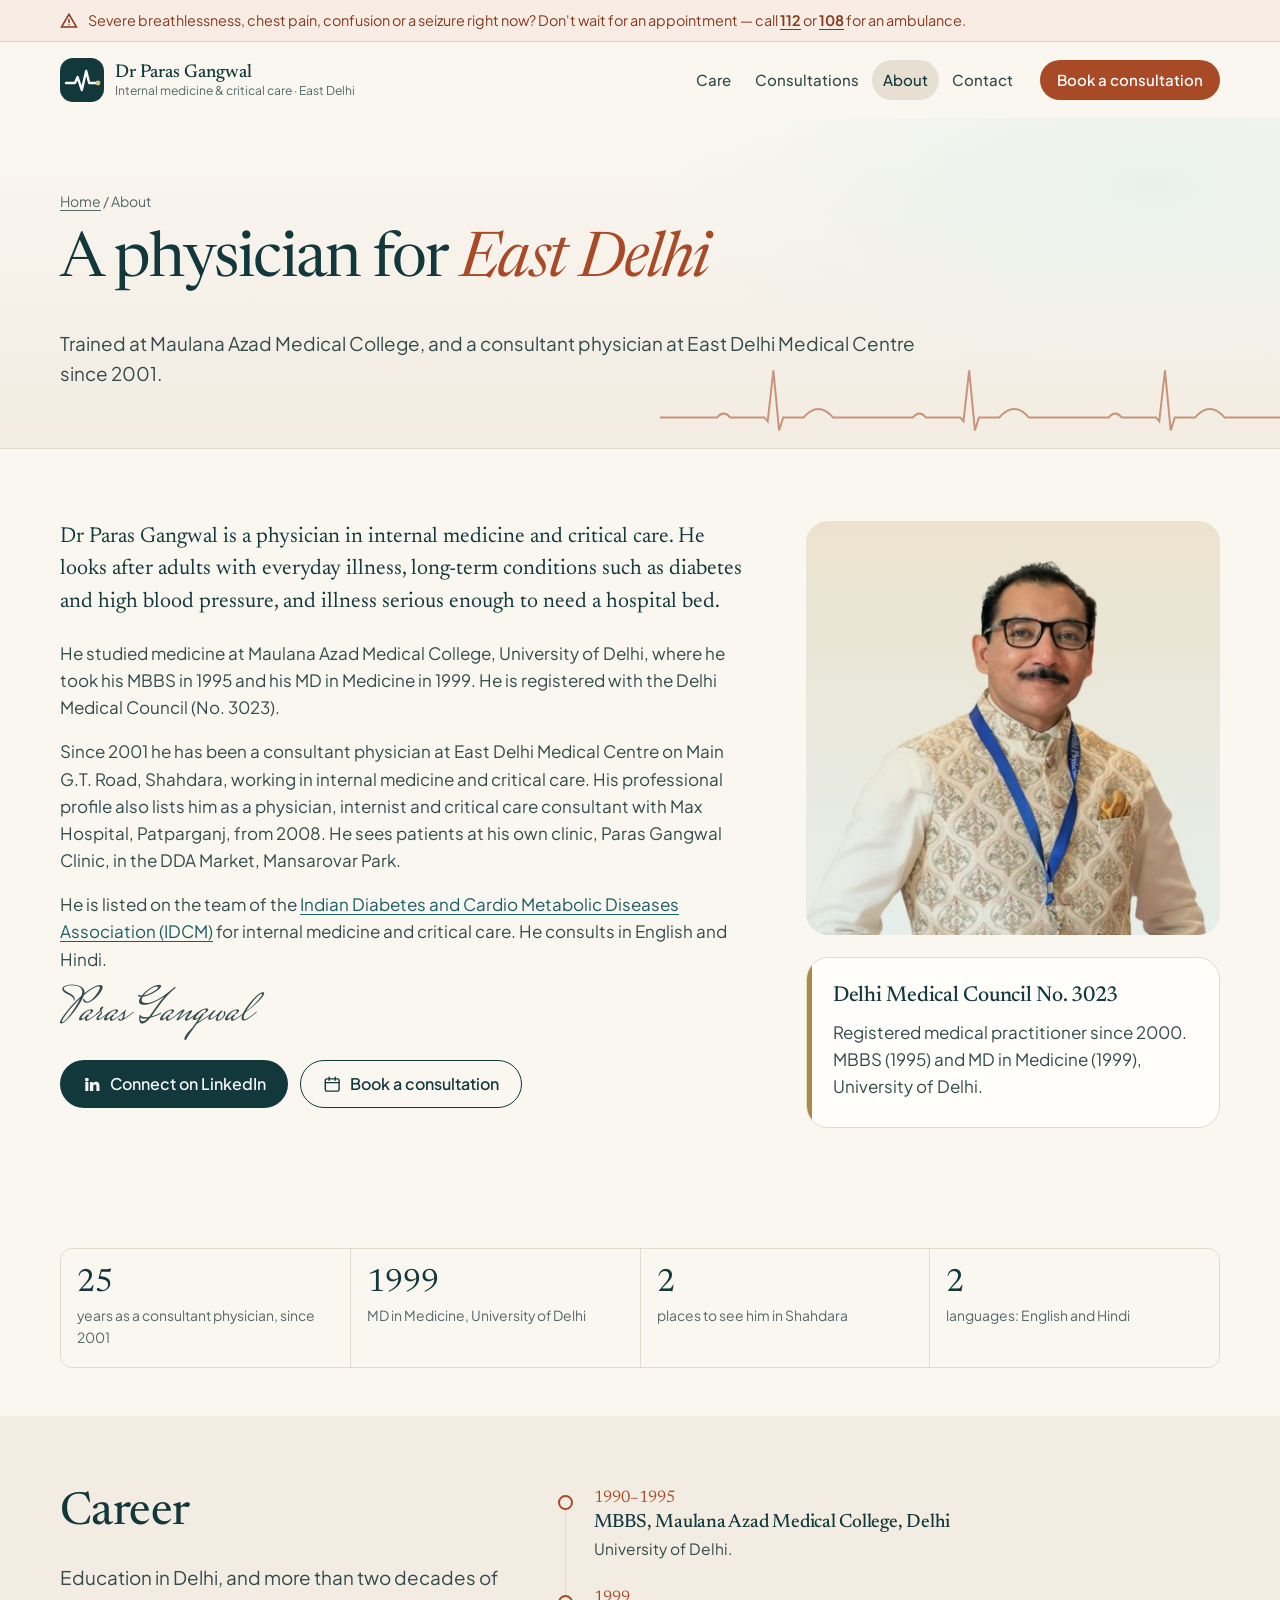
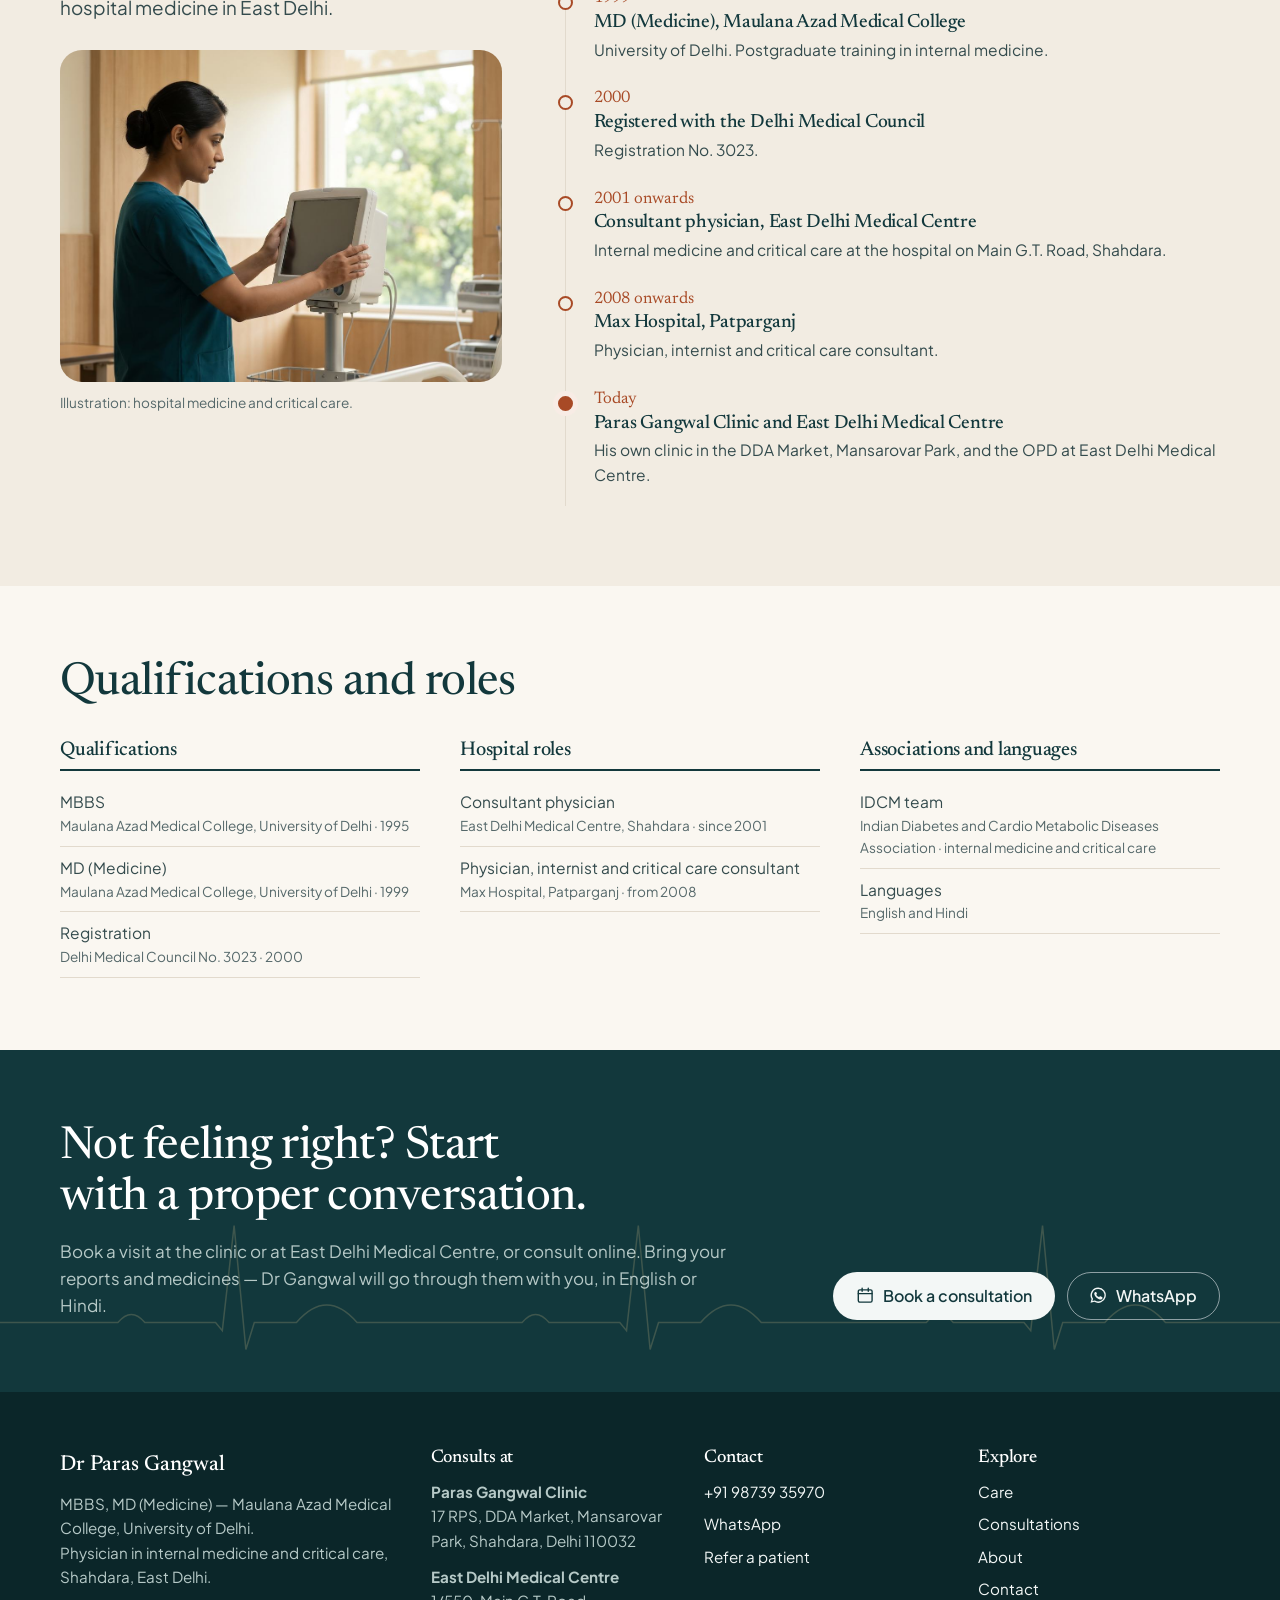
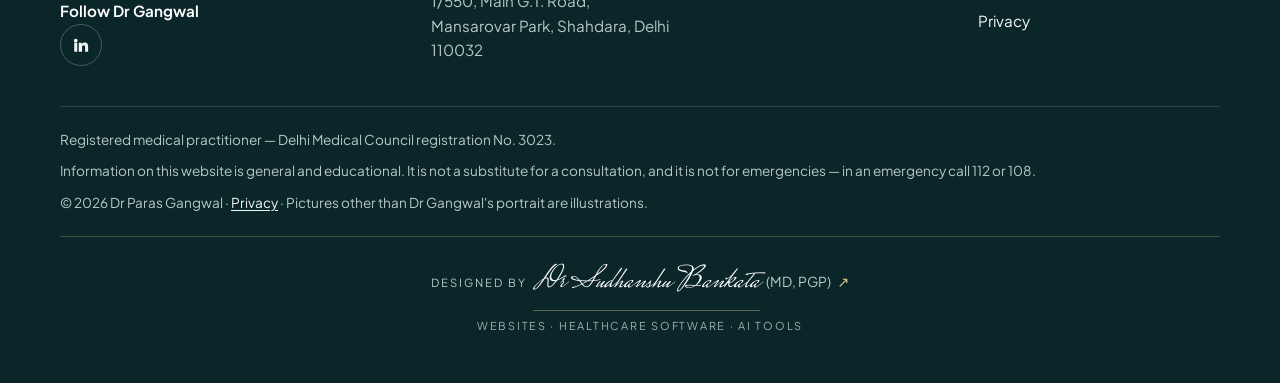
==== about/index.html @ cdf39163 "Dr Paras Gangwal website: first version Home, Care, Consultations, About, Contact, Privacy and 404. " ====
<!doctype html>
<html lang="en-IN" data-root="../">
<head>
<meta charset="utf-8">
<meta name="viewport" content="width=device-width, initial-scale=1, viewport-fit=cover">
<title>About Dr Paras Gangwal · MD (Medicine)</title>
<meta name="description" content="Dr Paras Gangwal: MBBS and MD (Medicine), Maulana Azad Medical College. Consultant physician at East Delhi Medical Centre since 2001.">
<link rel="canonical" href="https://drbankata.github.io/paras-gangwal/about/">
<meta name="theme-color" content="#12383C">
<meta property="og:type" content="website">
<meta property="og:site_name" content="Dr Paras Gangwal · Physician">
<meta property="og:title" content="About Dr Paras Gangwal · MD (Medicine)">
<meta property="og:description" content="Dr Paras Gangwal: MBBS and MD (Medicine), Maulana Azad Medical College. Consultant physician at East Delhi Medical Centre since 2001.">
<meta property="og:url" content="https://drbankata.github.io/paras-gangwal/about/">
<meta property="og:image" content="https://drbankata.github.io/paras-gangwal/assets/img/og-image.jpg">
<meta property="og:image:width" content="1200">
<meta property="og:image:height" content="630">
<meta property="og:locale" content="en_IN">
<meta name="twitter:card" content="summary_large_image">
<link rel="icon" href="../assets/img/favicon.svg" type="image/svg+xml">
<link rel="icon" href="../assets/img/favicon.png" sizes="32x32" type="image/png">
<link rel="apple-touch-icon" href="../assets/img/apple-touch-icon.png">
<link rel="preload" href="../assets/fonts/newsreader.woff2" as="font" type="font/woff2" crossorigin>
<link rel="preload" href="../assets/fonts/jakarta.woff2" as="font" type="font/woff2" crossorigin>
<link rel="stylesheet" href="../assets/css/site.css?v=6c5b4703b1">
<script type="application/ld+json">{"@context": "https://schema.org", "@type": "Physician", "@id": "https://drbankata.github.io/paras-gangwal/#doctor", "name": "Dr Paras Gangwal", "honorificPrefix": "Dr", "url": "https://drbankata.github.io/paras-gangwal/", "image": "https://drbankata.github.io/paras-gangwal/assets/img/paras-gangwal.jpg", "description": "Physician in internal medicine and critical care in East Delhi. MBBS and MD (Medicine), Maulana Azad Medical College, University of Delhi. Delhi Medical Council registration 3023.", "knowsAbout": ["Internal medicine", "Diabetes", "Critical care", "Fevers and infections", "Preventive health checks"], "knowsLanguage": ["en", "hi"], "alumniOf": {"@type": "CollegeOrUniversity", "name": "Maulana Azad Medical College, University of Delhi"}, "hospitalAffiliation": {"@type": "Hospital", "name": "East Delhi Medical Centre", "url": "https://edmc.in/", "address": {"@type": "PostalAddress", "streetAddress": "1/550, Main G.T. Road, Mansarovar Park", "addressLocality": "Shahdara, Delhi", "postalCode": "110032", "addressCountry": "IN"}}, "worksFor": {"@type": "MedicalClinic", "@id": "https://drbankata.github.io/paras-gangwal/#clinic", "name": "Paras Gangwal Clinic", "telephone": "+91-9873935970", "address": {"@type": "PostalAddress", "streetAddress": "17 RPS, DDA Market, Mansarovar Park", "addressLocality": "Shahdara, Delhi", "postalCode": "110032", "addressCountry": "IN"}, "geo": {"@type": "GeoCoordinates", "latitude": 28.6819197, "longitude": 77.2987898}}, "sameAs": ["https://www.linkedin.com/in/paras-gangwal-55a8ba71/", "https://www.practo.com/delhi/doctor/dr-paras-general-physician"]}</script>
<script type="application/ld+json">{"@context": "https://schema.org", "@type": "WebSite", "name": "Dr Paras Gangwal", "url": "https://drbankata.github.io/paras-gangwal/", "inLanguage": "en-IN"}</script>
<script type="application/ld+json">{"@context": "https://schema.org", "@type": "BreadcrumbList", "itemListElement": [{"@type": "ListItem", "position": 1, "name": "Home", "item": "https://drbankata.github.io/paras-gangwal/"}, {"@type": "ListItem", "position": 2, "name": "About", "item": "https://drbankata.github.io/paras-gangwal/about/"}]}</script>
</head>
<body>
<a class="skip" href="#main">Skip to content</a>
<div class="progress" aria-hidden="true"></div>
<aside class="sos" aria-label="Emergency"><div class="wrap"><svg viewBox="0 0 24 24" fill="none" stroke="currentColor" stroke-width="2" stroke-linecap="round" aria-hidden="true"><path d="M12 3 2 20h20L12 3Z"/><path d="M12 10v4M12 17h.01"/></svg><p><span class="long">Severe breathlessness, chest pain, confusion or a seizure right now? Don't wait for an appointment — call</span><span class="short">Very unwell right now? Call</span> <a href="tel:112">112</a> or <a href="tel:108">108</a><span class="long"> for an ambulance</span>.</p></div></aside>
<header class="site-header">
  <div class="wrap head-in">
    <a class="brand" href="../" aria-label="Dr Paras Gangwal — home"><svg class="brand-mark" viewBox="0 0 44 44" aria-hidden="true"><rect width="44" height="44" rx="13" fill="#12383C"/><path d="M6 25h9l2.6-6 4.2 13 4.4-19 3 12H38" fill="none" stroke="#fff" stroke-width="2.4" stroke-linecap="round" stroke-linejoin="round"/><circle cx="38" cy="25" r="2.4" fill="#D8C08A"/></svg><span class="brand-txt"><span class="brand-name">Dr Paras Gangwal</span><span class="brand-sub">Internal medicine &amp; critical care · East Delhi</span></span></a>
    <nav id="site-nav" aria-label="Main">
      <ul><li class="nav-home"><a href="../">Home</a></li><li><a href="../care/">Care</a></li><li><a href="../consultations/">Consultations</a></li><li><a href="../about/" aria-current="page">About</a></li><li><a href="../contact/">Contact</a></li></ul>
      <div class="nav-extra">
        <a class="btn btn-red" href="../consultations/#book"><svg viewBox="0 0 24 24" fill="none" stroke="currentColor" stroke-width="1.8" stroke-linecap="round" aria-hidden="true"><rect x="3" y="5" width="18" height="16" rx="2"/><path d="M3 10h18M8 3v4M16 3v4"/></svg>Book a consultation</a>
        <a class="btn btn-line" data-show="whatsapp" href="#"><svg viewBox="0 0 24 24" fill="currentColor" aria-hidden="true"><path d="M12 2a10 10 0 0 0-8.6 15.1L2 22l5-1.3A10 10 0 1 0 12 2Zm0 18.2a8.2 8.2 0 0 1-4.2-1.2l-.3-.2-3 .8.8-2.9-.2-.3A8.2 8.2 0 1 1 12 20.2Zm4.5-6.1c-.2-.1-1.5-.7-1.7-.8-.2-.1-.4-.1-.6.1l-.8 1c-.1.2-.3.2-.5.1a6.7 6.7 0 0 1-3.3-2.9c-.3-.4.2-.4.7-1.3.1-.2 0-.3 0-.4l-.8-1.8c-.2-.5-.4-.4-.6-.4h-.5a1 1 0 0 0-.7.3 3 3 0 0 0-.9 2.2 5.2 5.2 0 0 0 1.1 2.7 11.8 11.8 0 0 0 4.5 4c1.7.7 2.3.8 3.2.7a2.7 2.7 0 0 0 1.8-1.3 2.2 2.2 0 0 0 .2-1.3c-.1-.1-.3-.2-.5-.3Z"/></svg>WhatsApp the clinic</a>
        <a class="btn btn-line" data-show="phone" href="#"><svg viewBox="0 0 24 24" fill="none" stroke="currentColor" stroke-width="1.8" stroke-linecap="round" stroke-linejoin="round" aria-hidden="true"><path d="M5 4h4l2 5-2.5 1.5a11 11 0 0 0 5 5L15 13l5 2v4a2 2 0 0 1-2 2A16 16 0 0 1 3 6a2 2 0 0 1 2-2"/></svg><span data-fill>Call the clinic</span></a>
      </div>
    </nav>
    <a class="btn btn-red btn-s head-cta" href="../consultations/#book">Book a consultation</a>
    <button class="menu-btn" type="button" aria-expanded="false" aria-controls="site-nav"><svg viewBox="0 0 24 24" fill="none" stroke="currentColor" stroke-width="1.8" stroke-linecap="round" aria-hidden="true"><path d="M4 7h16M4 12h16M4 17h10"/></svg><span class="sr-only">Open menu</span></button>
  </div>
</header>
<main id="main">
<section class="page-hero ecg-paper">
  <svg class="mini-trace" viewBox="0 0 760 120" aria-hidden="true" preserveAspectRatio="none"><path vector-effect="non-scaling-stroke" d="M0,90 L70,90 q8,-9.6 16,0 L128,90 l4,4.8 l7,-62.4 l7,73.6 l5,-16.0 L176,90 q18,-20.8 36,0 L310,90 q8,-9.6 16,0 L368,90 l4,4.8 l7,-62.4 l7,73.6 l5,-16.0 L416,90 q18,-20.8 36,0 L550,90 q8,-9.6 16,0 L608,90 l4,4.8 l7,-62.4 l7,73.6 l5,-16.0 L656,90 q18,-20.8 36,0 L760,90"/></svg>
  <div class="wrap">
    <p class="crumbs"><a href="../">Home</a> / About</p>
    <h1>A physician for <em>East Delhi</em></h1>
    <p class="lede">Trained at Maulana Azad Medical College, and a consultant physician at East Delhi Medical Centre since 2001.</p>
  </div>
</section>
<section class="section">
  <div class="wrap">
    <div class="split split-wide">
      <div class="prose">
        <p class="big">Dr Paras Gangwal is a physician in internal medicine and critical care. He looks after adults with everyday illness, long-term conditions such as diabetes and high blood pressure, and illness serious enough to need a hospital bed.</p>
        <p>He studied medicine at Maulana Azad Medical College, University of Delhi, where he took his MBBS in 1995 and his MD in Medicine in 1999. He is registered with the Delhi Medical Council (No. 3023).</p>
        <p>Since 2001 he has been a consultant physician at East Delhi Medical Centre on Main G.T. Road, Shahdara, working in internal medicine and critical care. His professional profile also lists him as a physician, internist and critical care consultant with Max Hospital, Patparganj, from 2008. He sees patients at his own clinic, Paras Gangwal Clinic, in the DDA Market, Mansarovar Park.</p>
        <p>He is listed on the team of the <a href="https://idcm.co.in/team-members/dr-paras-gangwal/" target="_blank" rel="noopener">Indian Diabetes and Cardio Metabolic Diseases Association (IDCM)<span class="sr-only"> (opens in a new tab)</span></a> for internal medicine and critical care. He consults in English and Hindi.</p>
        <p class="sig-line" aria-hidden="true">Paras Gangwal</p>
        <div class="btn-row" style="margin-top:22px"><a class="btn btn-ink" data-show="linkedin" href="https://www.linkedin.com/in/paras-gangwal-55a8ba71/" target="_blank" rel="noopener" aria-label="Connect on LinkedIn (opens in a new tab)"><svg viewBox="0 0 24 24" fill="currentColor" aria-hidden="true"><path d="M4.98 3.5a2.5 2.5 0 1 1 0 5 2.5 2.5 0 0 1 0-5ZM3 9h4v12H3zM9 9h3.8v1.7h.1a4.2 4.2 0 0 1 3.8-2c4 0 4.8 2.6 4.8 6V21h-4v-5.6c0-1.3 0-3-1.9-3s-2.2 1.5-2.2 2.9V21H9z"/></svg>Connect on LinkedIn</a><a class="btn btn-line" href="../consultations/#book"><svg viewBox="0 0 24 24" fill="none" stroke="currentColor" stroke-width="1.8" stroke-linecap="round" aria-hidden="true"><rect x="3" y="5" width="18" height="16" rx="2"/><path d="M3 10h18M8 3v4M16 3v4"/></svg>Book a consultation</a></div>
      </div>
      <div>
        <figure class="photo photo-plain" style="aspect-ratio:1/1"><img src="../assets/img/paras-gangwal.jpg" alt="Portrait of Dr Paras Gangwal" width="400" height="400" loading="lazy" decoding="async"></figure>
        <div class="medal-card" style="margin-top:22px"><h2 class="h3">Delhi Medical Council No. 3023</h2><p>Registered medical practitioner since 2000. MBBS (1995) and MD in Medicine (1999), University of Delhi.</p></div>
      </div>
    </div>
  </div>
</section>

<section class="section-tight"><div class="wrap"><div class="stat-row">
  <div><b>25</b><span>years as a consultant physician, since 2001</span></div><div><b>1999</b><span>MD in Medicine, University of Delhi</span></div><div><b>2</b><span>places to see him in Shahdara</span></div><div><b>2</b><span>languages: English and Hindi</span></div>
</div></div></section>

<section class="section panel" aria-labelledby="tl">
  <div class="wrap">
    <div class="split split-narrow">
      <div><h2 id="tl">Career</h2><p class="lede">Education in Delhi, and more than two decades of hospital medicine in East Delhi.</p>
        <figure class="photo" style="aspect-ratio:4/3;margin-top:28px"><img src="../assets/img/photos/icu.jpg" alt="A nurse at a bedside monitor in an intensive care unit" width="1600" height="785" loading="lazy" decoding="async" style="object-position:30% center"></figure>
        <p class="photo-cap">Illustration: hospital medicine and critical care.</p></div>
      <ol class="chapters"><li><span class="yr">1990–1995</span><h3>MBBS, Maulana Azad Medical College, Delhi</h3><p>University of Delhi.</p></li><li><span class="yr">1999</span><h3>MD (Medicine), Maulana Azad Medical College</h3><p>University of Delhi. Postgraduate training in internal medicine.</p></li><li><span class="yr">2000</span><h3>Registered with the Delhi Medical Council</h3><p>Registration No. 3023.</p></li><li><span class="yr">2001 onwards</span><h3>Consultant physician, East Delhi Medical Centre</h3><p>Internal medicine and critical care at the hospital on Main G.T. Road, Shahdara.</p></li><li><span class="yr">2008 onwards</span><h3>Max Hospital, Patparganj</h3><p>Physician, internist and critical care consultant.</p></li><li class="now"><span class="yr">Today</span><h3>Paras Gangwal Clinic and East Delhi Medical Centre</h3><p>His own clinic in the DDA Market, Mansarovar Park, and the OPD at East Delhi Medical Centre.</p></li></ol>
    </div>
  </div>
</section>

<section class="section" aria-labelledby="creds">
  <div class="wrap">
    <h2 id="creds" style="margin-bottom:30px">Qualifications and roles</h2>
    <div class="cred-cols">
      <div><h3>Qualifications</h3><ul>
        <li>MBBS<small>Maulana Azad Medical College, University of Delhi · 1995</small></li>
        <li>MD (Medicine)<small>Maulana Azad Medical College, University of Delhi · 1999</small></li>
        <li>Registration<small>Delhi Medical Council No. 3023 · 2000</small></li>
      </ul></div>
      <div><h3>Hospital roles</h3><ul>
        <li>Consultant physician<small>East Delhi Medical Centre, Shahdara · since 2001</small></li>
        <li>Physician, internist and critical care consultant<small>Max Hospital, Patparganj · from 2008</small></li>
      </ul></div>
      <div><h3>Associations and languages</h3><ul>
        <li>IDCM team<small>Indian Diabetes and Cardio Metabolic Diseases Association · internal medicine and critical care</small></li>
        <li>Languages<small>English and Hindi</small></li>
      </ul></div>
    </div>
  </div>
</section>

<section class="close-band">
  <svg class="trace-bg" viewBox="0 0 760 120" aria-hidden="true" preserveAspectRatio="none"><path vector-effect="non-scaling-stroke" d="M0,90 L70,90 q8,-9.6 16,0 L128,90 l4,4.8 l7,-62.4 l7,73.6 l5,-16.0 L176,90 q18,-20.8 36,0 L310,90 q8,-9.6 16,0 L368,90 l4,4.8 l7,-62.4 l7,73.6 l5,-16.0 L416,90 q18,-20.8 36,0 L550,90 q8,-9.6 16,0 L608,90 l4,4.8 l7,-62.4 l7,73.6 l5,-16.0 L656,90 q18,-20.8 36,0 L760,90"/></svg>
  <div class="wrap">
    <div><h2>Not feeling right? Start with a proper conversation.</h2><p style="margin-top:14px">Book a visit at the clinic or at East Delhi Medical Centre, or consult online. Bring your reports and medicines — Dr Gangwal will go through them with you, in English or Hindi.</p></div>
    <div class="btn-row"><a class="btn btn-light" href="../consultations/#book"><svg viewBox="0 0 24 24" fill="none" stroke="currentColor" stroke-width="1.8" stroke-linecap="round" aria-hidden="true"><rect x="3" y="5" width="18" height="16" rx="2"/><path d="M3 10h18M8 3v4M16 3v4"/></svg>Book a consultation</a><a class="btn btn-ghost-light" data-show="whatsapp" href="#"><svg viewBox="0 0 24 24" fill="currentColor" aria-hidden="true"><path d="M12 2a10 10 0 0 0-8.6 15.1L2 22l5-1.3A10 10 0 1 0 12 2Zm0 18.2a8.2 8.2 0 0 1-4.2-1.2l-.3-.2-3 .8.8-2.9-.2-.3A8.2 8.2 0 1 1 12 20.2Zm4.5-6.1c-.2-.1-1.5-.7-1.7-.8-.2-.1-.4-.1-.6.1l-.8 1c-.1.2-.3.2-.5.1a6.7 6.7 0 0 1-3.3-2.9c-.3-.4.2-.4.7-1.3.1-.2 0-.3 0-.4l-.8-1.8c-.2-.5-.4-.4-.6-.4h-.5a1 1 0 0 0-.7.3 3 3 0 0 0-.9 2.2 5.2 5.2 0 0 0 1.1 2.7 11.8 11.8 0 0 0 4.5 4c1.7.7 2.3.8 3.2.7a2.7 2.7 0 0 0 1.8-1.3 2.2 2.2 0 0 0 .2-1.3c-.1-.1-.3-.2-.5-.3Z"/></svg>WhatsApp</a></div>
  </div>
</section>
</main>
<footer class="site-footer">
  <div class="wrap">
    <div class="foot-grid">
      <div class="foot-brand">
        <span class="brand-name">Dr Paras Gangwal</span>
        <p>MBBS, MD (Medicine) — Maulana Azad Medical College, University of Delhi.<br>Physician in internal medicine and critical care, Shahdara, East Delhi.</p>
        <p class="foot-follow">Follow Dr Gangwal</p>
        <ul class="socials" aria-label="Follow Dr Paras Gangwal">
          <li><a data-show="linkedin" href="https://www.linkedin.com/in/paras-gangwal-55a8ba71/" target="_blank" rel="noopener" aria-label="LinkedIn (opens in a new tab)" title="LinkedIn"><svg viewBox="0 0 24 24" fill="currentColor" aria-hidden="true"><path d="M4.98 3.5a2.5 2.5 0 1 1 0 5 2.5 2.5 0 0 1 0-5ZM3 9h4v12H3zM9 9h3.8v1.7h.1a4.2 4.2 0 0 1 3.8-2c4 0 4.8 2.6 4.8 6V21h-4v-5.6c0-1.3 0-3-1.9-3s-2.2 1.5-2.2 2.9V21H9z"/></svg></a></li>
          <li><a data-show="youtube" href="#" aria-label="YouTube (opens in a new tab)" title="YouTube"><svg viewBox="0 0 24 24" fill="currentColor" aria-hidden="true"><path d="M23 7.2a3 3 0 0 0-2.1-2.1C19 4.6 12 4.6 12 4.6s-7 0-8.9.5A3 3 0 0 0 1 7.2 31 31 0 0 0 .5 12a31 31 0 0 0 .5 4.8 3 3 0 0 0 2.1 2.1c1.9.5 8.9.5 8.9.5s7 0 8.9-.5a3 3 0 0 0 2.1-2.1 31 31 0 0 0 .5-4.8 31 31 0 0 0-.5-4.8ZM9.7 15.1V8.9l5.8 3.1Z"/></svg></a></li>
          <li><a data-show="instagram" href="#" aria-label="Instagram (opens in a new tab)" title="Instagram"><svg viewBox="0 0 24 24" fill="none" stroke="currentColor" stroke-width="1.8" aria-hidden="true"><rect x="3" y="3" width="18" height="18" rx="5"/><circle cx="12" cy="12" r="4"/><circle cx="17.5" cy="6.5" r="1" fill="currentColor"/></svg></a></li>
          <li><a data-show="facebook" href="#" aria-label="Facebook (opens in a new tab)" title="Facebook"><svg viewBox="0 0 24 24" fill="currentColor" aria-hidden="true"><path d="M14 8V6.3c0-.8.2-1.3 1.4-1.3H17V2h-2.6C11.3 2 10 3.6 10 6.2V8H8v3h2v11h4V11h2.7l.3-3Z"/></svg></a></li>
          <li><a data-show="twitter" href="#" aria-label="X (opens in a new tab)" title="X"><svg viewBox="0 0 24 24" fill="currentColor" aria-hidden="true"><path d="M17.8 3h3.1l-6.8 7.8 8 10.2h-6.3l-4.9-6.4L5.3 21H2.2l7.3-8.3L1.8 3h6.4l4.4 5.9Zm-1.1 16.2h1.7L7.4 4.7H5.6Z"/></svg></a></li>
        </ul>
      </div>
      <div><h2 class="fh">Consults at</h2>
        <address style="font-style:normal"><b>Paras Gangwal Clinic</b><br>17 RPS, DDA Market, Mansarovar Park, Shahdara, Delhi 110032</address>
        <address style="font-style:normal;margin-top:12px"><b>East Delhi Medical Centre</b><br>1/550, Main G.T. Road, Mansarovar Park, Shahdara, Delhi 110032</address>
      </div>
      <div><h2 class="fh">Contact</h2>
        <ul>
          <li><a data-show="phone" href="#"><span data-fill>Phone</span></a></li>
          <li><a data-show="whatsapp" href="#">WhatsApp</a></li>
          <li><a data-show="email" href="#"><span data-fill>Email</span></a></li>
          <li><a href="../contact/?about=referral">Refer a patient</a></li>
        </ul>
      </div>
      <div><h2 class="fh">Explore</h2><ul><li><a href="../care/">Care</a></li><li><a href="../consultations/">Consultations</a></li><li><a href="../about/">About</a></li><li><a href="../contact/">Contact</a></li><li><a href="../privacy/">Privacy</a></li></ul></div>
    </div>
    <div class="foot-legal">
      <p>Registered medical practitioner — Delhi Medical Council registration No. 3023.</p>
      <p>Information on this website is general and educational. It is not a substitute for a consultation, and it is not for emergencies — in an emergency call 112 or 108.</p>
      <p>© <span data-year>2026</span> Dr Paras Gangwal · <a href="../privacy/">Privacy</a> · Pictures other than Dr Gangwal's portrait are illustrations.</p>
    </div>
    <div class="made-by"><a class="mb" href="https://lexmedix.in/services/" target="_blank" rel="noopener"><span class="mb-main"><span class="mb-pre">Designed by</span> <span class="mb-name">Dr Sudhanshu Bankata</span> <span class="mb-cred">(MD, PGP)</span><span class="mb-arrow" aria-hidden="true">&#8599;</span></span><span class="mb-sr">, </span><span class="mb-sub">Websites &middot; Healthcare software &middot; AI tools</span><span class="mb-sr"> (opens in a new tab)</span></a></div>
  </div>
</footer>
<nav class="mbar" aria-label="Quick actions">
  <a data-show="phone" href="#"><svg viewBox="0 0 24 24" fill="none" stroke="currentColor" stroke-width="1.8" stroke-linecap="round" stroke-linejoin="round" aria-hidden="true"><path d="M5 4h4l2 5-2.5 1.5a11 11 0 0 0 5 5L15 13l5 2v4a2 2 0 0 1-2 2A16 16 0 0 1 3 6a2 2 0 0 1 2-2"/></svg>Call</a>
  <a data-show="whatsapp" href="#"><svg viewBox="0 0 24 24" fill="currentColor" aria-hidden="true"><path d="M12 2a10 10 0 0 0-8.6 15.1L2 22l5-1.3A10 10 0 1 0 12 2Zm0 18.2a8.2 8.2 0 0 1-4.2-1.2l-.3-.2-3 .8.8-2.9-.2-.3A8.2 8.2 0 1 1 12 20.2Zm4.5-6.1c-.2-.1-1.5-.7-1.7-.8-.2-.1-.4-.1-.6.1l-.8 1c-.1.2-.3.2-.5.1a6.7 6.7 0 0 1-3.3-2.9c-.3-.4.2-.4.7-1.3.1-.2 0-.3 0-.4l-.8-1.8c-.2-.5-.4-.4-.6-.4h-.5a1 1 0 0 0-.7.3 3 3 0 0 0-.9 2.2 5.2 5.2 0 0 0 1.1 2.7 11.8 11.8 0 0 0 4.5 4c1.7.7 2.3.8 3.2.7a2.7 2.7 0 0 0 1.8-1.3 2.2 2.2 0 0 0 .2-1.3c-.1-.1-.3-.2-.5-.3Z"/></svg>WhatsApp</a>
  <a class="book" href="../consultations/#book"><svg viewBox="0 0 24 24" fill="none" stroke="currentColor" stroke-width="1.8" stroke-linecap="round" aria-hidden="true"><rect x="3" y="5" width="18" height="16" rx="2"/><path d="M3 10h18M8 3v4M16 3v4"/></svg>Book</a>
</nav>
<button class="to-top" type="button" aria-label="Back to top"><svg viewBox="0 0 24 24" fill="none" stroke="currentColor" stroke-width="2" stroke-linecap="round" stroke-linejoin="round" aria-hidden="true"><path d="M12 19V5M5 12l7-7 7 7"/></svg></button>
<dialog id="send-dlg" aria-labelledby="send-title">
  <div class="dlg-in">
    <button class="dlg-x" type="button" data-close aria-label="Close"><svg viewBox="0 0 24 24" fill="none" stroke="currentColor" stroke-width="2" stroke-linecap="round" aria-hidden="true"><path d="M6 6l12 12M18 6 6 18"/></svg></button>
    <h2 id="send-title">Almost done</h2>
    <p data-unsent>Your request is ready. Send it on WhatsApp (fastest) — the clinic will confirm a time with you.</p>
    <p data-sent hidden class="ok-line">Sent. The clinic will get back to you to confirm a time.</p>
    <pre class="msg-preview" tabindex="0" aria-label="Your message"></pre>
    <div class="send-opts">
      <a class="btn btn-red" data-send="whatsapp" href="#"><svg viewBox="0 0 24 24" fill="currentColor" aria-hidden="true"><path d="M12 2a10 10 0 0 0-8.6 15.1L2 22l5-1.3A10 10 0 1 0 12 2Zm0 18.2a8.2 8.2 0 0 1-4.2-1.2l-.3-.2-3 .8.8-2.9-.2-.3A8.2 8.2 0 1 1 12 20.2Zm4.5-6.1c-.2-.1-1.5-.7-1.7-.8-.2-.1-.4-.1-.6.1l-.8 1c-.1.2-.3.2-.5.1a6.7 6.7 0 0 1-3.3-2.9c-.3-.4.2-.4.7-1.3.1-.2 0-.3 0-.4l-.8-1.8c-.2-.5-.4-.4-.6-.4h-.5a1 1 0 0 0-.7.3 3 3 0 0 0-.9 2.2 5.2 5.2 0 0 0 1.1 2.7 11.8 11.8 0 0 0 4.5 4c1.7.7 2.3.8 3.2.7a2.7 2.7 0 0 0 1.8-1.3 2.2 2.2 0 0 0 .2-1.3c-.1-.1-.3-.2-.5-.3Z"/></svg>Send on WhatsApp</a>
      <a class="btn btn-line" data-send="email" href="#"><svg viewBox="0 0 24 24" fill="none" stroke="currentColor" stroke-width="1.8" stroke-linecap="round" stroke-linejoin="round" aria-hidden="true"><rect x="3" y="5" width="18" height="14" rx="2"/><path d="m3 7 9 6 9-6"/></svg>Send by email</a>
      <a class="btn btn-line" data-send="form" href="#" hidden>Open the booking form</a>
      <a class="btn btn-ink" data-pay-now href="#" hidden><svg viewBox="0 0 24 24" fill="none" stroke="currentColor" stroke-width="1.8" stroke-linecap="round" aria-hidden="true"><rect x="2.5" y="5" width="19" height="14" rx="2"/><path d="M2.5 10h19M6 15h4"/></svg>Pay online now</a>
      <a class="btn btn-ink" data-upi-now href="#" hidden><svg viewBox="0 0 24 24" fill="none" stroke="currentColor" stroke-width="1.8" stroke-linecap="round" stroke-linejoin="round" aria-hidden="true"><path d="M6 4h12M6 9h12M9 4c6 0 6 10 0 10H6l8 7"/></svg>Pay by UPI</a>
      <a class="btn btn-line" data-show="booking" href="#" hidden><svg viewBox="0 0 24 24" fill="none" stroke="currentColor" stroke-width="1.8" stroke-linecap="round" aria-hidden="true"><rect x="3" y="5" width="18" height="16" rx="2"/><path d="M3 10h18M8 3v4M16 3v4"/></svg>Pick a slot online</a>
      <button class="btn btn-line" type="button" data-copy><svg viewBox="0 0 24 24" fill="none" stroke="currentColor" stroke-width="1.8" stroke-linecap="round" aria-hidden="true"><rect x="8" y="8" width="12" height="12" rx="2"/><path d="M16 8V6a2 2 0 0 0-2-2H6a2 2 0 0 0-2 2v8a2 2 0 0 0 2 2h2"/></svg>Copy the message</button>
    </div>
    <p class="bank-line" data-bank-line hidden>Bank transfer: <span></span></p>
    <p class="small muted" style="margin:14px 0 0">Nothing is stored on this website. Your message goes only where you send it.</p>
  </div>
</dialog>
<script src="../assets/js/site.js?v=6c5b4703b1" defer></script>
</body>
</html>
---- assets/css/site.css ----
/* =====================================================================
   DR PARAS GANGWAL · Internal medicine & critical care · site styles
   Mobile-first. Breakpoints: 640 / 900 / 1100 (desktop menu) / 1280.
   Colours ONLY from the :root tokens below.
   ===================================================================== */

@font-face { font-family: "Newsreader"; src: url("../fonts/newsreader.woff2") format("woff2"); font-weight: 200 800; font-style: normal; font-display: swap; }
@font-face { font-family: "Newsreader"; src: url("../fonts/newsreader-italic.woff2") format("woff2"); font-weight: 200 800; font-style: italic; font-display: swap; }
@font-face { font-family: "Plus Jakarta Sans"; src: url("../fonts/jakarta.woff2") format("woff2"); font-weight: 200 800; font-style: normal; font-display: swap; }
@font-face { font-family: "Geist Mono"; src: url("../fonts/geist-mono.woff2") format("woff2"); font-weight: 100 900; font-style: normal; font-display: swap; }
@font-face { font-family: "Signature"; src: url("../fonts/signature.woff2") format("woff2"); font-weight: 400; font-style: normal; font-display: swap; }

:root {
  /* palette — house style, taken from his world and the clinic pictures: ivory page, parchment + sage bands,
     deep teal ink (his ICU scrubs, the clinic walls), terracotta action, brass decoration */
  --paper: #FAF7F1;        /* ivory page */
  --card: #FFFEFB;         /* cards, header, dialogs */
  --white: #FFFFFF;
  --paper-2: #F2ECE2;      /* parchment band */
  --paper-3: #E7DFD2;      /* deeper parchment / panel borders */
  --blush: #EAF1EC;        /* sage band (kept the token name) */
  --grid: #C9D9CF;         /* decoration grid */
  --grid-soft: rgba(201, 217, 207, .5);
  --ink: #12383C;          /* deep teal — headings + dark bands */
  --ink-2: #344B4D;        /* body text */
  --ink-3: #55686A;        /* secondary text (AA on parchment) */
  --night: #0B2629;        /* darkest band + footer */
  --line: #E2DACD;         /* warm hairlines */
  --field: #9A9488;        /* form field borders (3:1 on ivory) */
  --red: #A84A26;          /* terracotta — the action colour, italic accent words */
  --red-deep: #863A1C;
  --red-wash: #F8ECE5;
  --blue: #1D5E63;         /* teal — links */
  --blue-wash: #E6F0EF;
  --brass: #A98944;        /* decoration only — never text on light */
  --brass-light: #D8C08A;  /* brass on dark */
  --brass-soft: #F0E6CF;
  --on-dark: #F3F7F6;
  --on-dark-soft: #B6C9C7;
  --ok: #1D7A4A;
  --ok-wash: #E6F3EC;
  --warn-wash: #FBF2DF;
  --bp-1: #7FBF9C; --bp-2: #E2B65A; --bp-3: #D9707F;

  /* type */
  --serif: "Newsreader", "Iowan Old Style", Georgia, serif;
  --sans: "Plus Jakarta Sans", system-ui, -apple-system, "Segoe UI", Roboto, sans-serif;
  --mono: "Geist Mono", ui-monospace, "SFMono-Regular", Consolas, monospace;
  --sig: "Signature", "Brush Script MT", cursive;

  /* rhythm */
  --gutter: 20px;
  --wrap: 1200px;
  --r-s: 6px;
  --r-m: 12px;
  --r-l: 22px;
  --shadow-1: 0 1px 2px rgba(11, 38, 41, .06), 0 4px 14px rgba(11, 38, 41, .06);
  --shadow-2: 0 2px 6px rgba(11, 38, 41, .08), 0 18px 40px rgba(11, 38, 41, .12);
  --shadow-photo: 0 10px 30px rgba(11, 38, 41, .18);
  --head-h: 64px;
}

/* ---------- reset ---------- */
*, *::before, *::after { box-sizing: border-box; }
html { -webkit-text-size-adjust: 100%; text-size-adjust: 100%; scroll-padding-top: calc(var(--head-h) + 16px); }
body { margin: 0; background: var(--paper); color: var(--ink); font-family: var(--sans); font-size: 1.0625rem; line-height: 1.6; -webkit-font-smoothing: antialiased; overflow-x: hidden; }
img, svg, video { display: block; max-width: 100%; height: auto; }
a { color: var(--blue); text-underline-offset: .18em; text-decoration-thickness: 1px; }
a:hover { color: var(--red); }
button, input, select, textarea { font: inherit; color: inherit; }
p { margin: 0 0 1em; }
figure { margin: 0; }
p, li, dd, dt, address, h1, h2, h3, h4, blockquote, q, td, th { overflow-wrap: break-word; }
h1, h2, h3 { hyphens: auto; -webkit-hyphens: auto; }
ul, ol { margin: 0 0 1em; padding-left: 1.2em; }
h1, h2, h3, h4 { font-family: var(--serif); font-weight: 450; line-height: 1.12; margin: 0 0 .5em; letter-spacing: -.012em; font-optical-sizing: auto; text-wrap: balance; }
h1 { font-size: clamp(2.5rem, 7.2vw, 4.75rem); font-weight: 400; letter-spacing: -.025em; }
h2 { font-size: clamp(1.85rem, 4.2vw, 2.85rem); }
h3 { font-size: 1.35rem; font-weight: 500; }
h4 { font-size: 1.1rem; font-weight: 600; }
h2.h3 { font-size: 1.35rem; font-weight: 500; }
strong { font-weight: 600; }
:focus-visible { outline: 3px solid var(--blue); outline-offset: 3px; border-radius: 4px; }
.sr-only { position: absolute !important; width: 1px; height: 1px; padding: 0; margin: -1px; overflow: hidden; clip: rect(0, 0, 0, 0); white-space: nowrap; border: 0; }
.skip { position: absolute; left: 12px; top: -60px; z-index: 200; background: var(--ink); color: var(--on-dark); padding: 10px 16px; border-radius: var(--r-s); text-decoration: none; }
.skip:focus { top: 12px; color: var(--on-dark); }
[hidden] { display: none !important; }

.wrap { width: 100%; max-width: var(--wrap); margin: 0 auto; padding: 0 var(--gutter); }
.wrap-n { max-width: 820px; }
.section { padding: 72px 0; }
.section-tight { padding: 48px 0; }
.lede { font-size: 1.18rem; color: var(--ink-2); max-width: 62ch; }
.muted { color: var(--ink-3); }
.small { font-size: .9rem; }
.center { text-align: center; }
.sec-head { max-width: 760px; margin-bottom: 36px; }
.sec-head p { color: var(--ink-2); font-size: 1.1rem; margin: 0; }
.panel { background: var(--paper-2); }

/* ---------- buttons ---------- */
.btn { display: inline-flex; align-items: center; justify-content: center; gap: .55em; min-height: 48px; padding: .7em 1.35em; border-radius: 999px; border: 1.5px solid transparent; font-weight: 550; font-size: 1rem; line-height: 1.2; text-decoration: none; cursor: pointer; transition: background-color .2s, color .2s, border-color .2s, transform .2s; max-width: 100%; text-align: center; }
@media (min-width: 640px) { .btn { white-space: nowrap; } }
.btn svg { width: 1.15em; height: 1.15em; flex: none; }
.btn-red { background: var(--red); color: var(--white); }
.btn-red:hover { background: var(--red-deep); color: var(--white); }
.btn-ink { background: var(--ink); color: var(--on-dark); }
.btn-ink:hover { background: var(--night); color: var(--white); }
.btn-line { border-color: var(--ink); color: var(--ink); background: transparent; }
.btn-line:hover { background: var(--ink); color: var(--on-dark); }
.btn-light { background: var(--on-dark); color: var(--ink); }
.btn-light:hover { background: var(--card); color: var(--red); }
.btn-ghost-light { border-color: rgba(244, 246, 250, .55); color: var(--on-dark); }
.btn-ghost-light:hover { background: var(--on-dark); color: var(--ink); }
.btn-s { min-height: 40px; padding: .5em 1.05em; font-size: .94rem; }
.btn-row { display: flex; flex-wrap: wrap; gap: 12px; }
.link-arrow { font-weight: 550; text-decoration: none; color: var(--blue); border-bottom: 1.5px solid currentColor; padding-bottom: 1px; }
.link-arrow:hover { color: var(--red); }

/* ---------- header ---------- */
.progress { position: fixed; top: 0; left: 0; height: 2px; width: 0; background: var(--red); z-index: 120; }
.site-header { position: sticky; top: 0; z-index: 100; height: var(--head-h); }
.site-header::before { content: ""; position: absolute; inset: 0; background: rgba(250, 247, 241, .9); -webkit-backdrop-filter: saturate(1.4) blur(10px); backdrop-filter: saturate(1.4) blur(10px); border-bottom: 1px solid transparent; transition: border-color .2s, box-shadow .2s; z-index: -1; }
.site-header.scrolled::before { border-bottom-color: var(--line); box-shadow: 0 6px 20px rgba(11, 38, 41, .05); }
.head-in { display: flex; align-items: center; gap: 16px; height: 100%; }
.brand { display: flex; align-items: center; gap: 11px; text-decoration: none; color: var(--ink); min-width: 0; margin-right: auto; }
.brand-mark { width: 40px; height: 40px; flex: none; }
.brand-txt { display: flex; flex-direction: column; line-height: 1.15; min-width: 0; }
.brand-name { font-family: var(--serif); font-size: 1.16rem; font-weight: 500; white-space: nowrap; overflow: hidden; text-overflow: ellipsis; }
.brand-sub { font-size: .76rem; color: var(--ink-3); white-space: nowrap; overflow: hidden; text-overflow: ellipsis; }
.brand:hover { color: var(--ink); }
.menu-btn { width: 46px; height: 46px; border: 0; background: transparent; border-radius: 50%; display: grid; place-items: center; cursor: pointer; color: var(--ink); }
.menu-btn svg { width: 26px; height: 26px; }
.head-cta { display: none; }
#site-nav { position: fixed; inset: var(--head-h) 0 0 0; background: var(--paper); padding: 18px var(--gutter) 40px; overflow-y: auto; transform: translateX(100%); visibility: hidden; transition: transform .3s ease, visibility .3s; }
#site-nav.open { transform: none; visibility: visible; }
#site-nav ul { list-style: none; margin: 0; padding: 0; }
#site-nav li a { display: block; padding: 14px 4px; font-family: var(--serif); font-size: 1.6rem; color: var(--ink); text-decoration: none; border-bottom: 1px solid var(--line); }
#site-nav li a[aria-current="page"] { color: var(--red); }
.nav-extra { margin-top: 26px; display: grid; gap: 10px; }
.nav-extra .btn { width: 100%; }

@media (min-width: 1100px) {
  :root { --head-h: 76px; }
  .menu-btn { display: none; }
  #site-nav { position: static; transform: none; visibility: visible; background: none; padding: 0; overflow: visible; }
  #site-nav ul { display: flex; gap: 2px; }
  #site-nav li a { font-family: var(--sans); font-size: .94rem; font-weight: 500; white-space: nowrap; padding: 8px 11px; border: 0; border-radius: 999px; color: var(--ink-2); }
  #site-nav li a:hover { color: var(--ink); background: var(--paper-2); }
  #site-nav li a[aria-current="page"] { color: var(--ink); background: var(--paper-3); }
  .nav-extra { display: none; }
  #site-nav li.nav-home { display: none; }
  .head-cta { display: inline-flex; }
  .brand-mark { width: 44px; height: 44px; }
}

/* ---------- emergency line ---------- */
.sos { background: var(--red-wash); border-bottom: 1px solid var(--grid); color: var(--red-deep); font-size: .9rem; }
.sos .wrap { display: flex; gap: 10px; align-items: center; padding-top: 9px; padding-bottom: 9px; }
.sos svg { width: 18px; height: 18px; flex: none; }
.sos a { color: var(--red-deep); font-weight: 650; }
.sos p { margin: 0; min-width: 0; }
.sos .long { display: none; }
@media (min-width: 640px) { .sos .long { display: inline; } .sos .short { display: none; } }

/* =====================================================================
   HERO — house style: warm promise + collage of real photos + chips + signature.
   Signature moment: a monitor trace under the collage draws once and signs off as his signature. Showpiece: the sugar checker.
   ===================================================================== */
.ecg-paper {
  background-color: var(--paper);
  background-image:
    linear-gradient(var(--grid) 1px, transparent 1px),
    linear-gradient(90deg, var(--grid) 1px, transparent 1px),
    linear-gradient(var(--grid-soft) 1px, transparent 1px),
    linear-gradient(90deg, var(--grid-soft) 1px, transparent 1px);
  background-size: 40px 40px, 40px 40px, 8px 8px, 8px 8px;
  background-position: -1px -1px, -1px -1px, -1px -1px, -1px -1px;
}
.hero { position: relative; overflow: hidden; padding: 34px 0 0; background:
  radial-gradient(60% 70% at 85% 30%, var(--blush) 0%, rgba(234, 241, 236, 0) 70%),
  radial-gradient(50% 60% at 5% 90%, var(--brass-soft) 0%, rgba(242, 230, 204, 0) 65%),
  linear-gradient(180deg, var(--paper) 0%, var(--paper-2) 100%); }
.hero-grid { position: relative; display: grid; grid-template-columns: minmax(0, 1fr); gap: 34px; align-items: center; }
.hero-grid > * { min-width: 0; }
.kicker { display: flex; align-items: center; gap: 12px; font-size: .95rem; color: var(--ink-2); margin: 0 0 18px; }
.kicker .rule { width: 34px; height: 1.5px; background: var(--brass); flex: none; }
.hero h1 { font-size: clamp(2.5rem, 6.4vw, 4.4rem); line-height: 1.04; margin-bottom: .32em; max-width: 13ch; }
h1 em, h2 em { font-style: italic; color: var(--red); font-weight: inherit; }
.hero-lede { font-size: clamp(1.06rem, 1.6vw, 1.18rem); color: var(--ink-2); max-width: 46ch; margin-bottom: 26px; }
.trust { list-style: none; padding: 0; margin: 22px 0 0; display: flex; flex-wrap: wrap; gap: 8px 22px; font-size: .92rem; color: var(--ink-2); }
.trust li { display: flex; align-items: center; gap: 8px; min-width: 0; }
.trust svg { width: 18px; height: 18px; color: var(--red); flex: none; }
.trust b { color: var(--ink); font-weight: 600; }

/* collage */
.collage { position: relative; width: 100%; max-width: 540px; margin: 0 auto; aspect-ratio: 540 / 600; }
.collage .sun { position: absolute; right: 2%; top: 4%; width: 74%; aspect-ratio: 1; border-radius: 50%; background: radial-gradient(circle at 40% 40%, var(--brass-soft), var(--blush) 70%); }
.collage figure { position: absolute; margin: 0; overflow: hidden; background: var(--paper-3); box-shadow: var(--shadow-photo); }
.collage img { width: 100%; height: 100%; object-fit: cover; }
.c-portrait { right: 7%; top: 0; width: 58%; aspect-ratio: 546 / 621; border-radius: 999px 999px 18px 18px; border: 6px solid var(--card); }
.c-consult { left: 0; bottom: 16%; width: 46%; aspect-ratio: 4 / 3; border-radius: 14px; border: 6px solid var(--card); transform: rotate(-3deg); }
.c-consult img { object-position: 35% center; }
.c-icu { left: 4%; top: 6%; width: 34%; aspect-ratio: 4 / 3; border-radius: 14px; border: 5px solid var(--card); transform: rotate(2deg); }
.c-icu img { object-position: 30% center; }
.hchip { position: absolute; display: inline-flex; align-items: center; gap: 8px; background: var(--card); color: var(--ink); border-radius: 999px; padding: 7px 13px 7px 9px; font-size: .8rem; font-weight: 550; line-height: 1.2; box-shadow: var(--shadow-1); white-space: nowrap; max-width: 70%; }
.hchip svg { width: 16px; height: 16px; color: var(--red); flex: none; }
.hchip-a { right: 0; top: 44%; }
.hchip-b { left: 30%; top: 1%; }
.hchip-c { right: 3%; bottom: 13%; }
.pulse-dot { width: 9px; height: 9px; border-radius: 50%; background: var(--red); box-shadow: 0 0 0 0 rgba(168, 74, 38, .5); animation: beat 1s infinite; flex: none; }
@keyframes beat { 0% { box-shadow: 0 0 0 0 rgba(168, 74, 38, .45); } 70% { box-shadow: 0 0 0 8px rgba(168, 74, 38, 0); } 100% { box-shadow: 0 0 0 0 rgba(168, 74, 38, 0); } }
.c-trace { position: absolute; left: 0; right: 0; bottom: 0; width: 100%; height: auto; overflow: visible; }
.ecg-line { fill: none; stroke: var(--ink); stroke-width: 2; stroke-linejoin: round; stroke-linecap: round; }
.ecg-sig { font-family: var(--sig); font-size: 50px; fill: var(--red); }
.ecg-dot { fill: var(--red); }
.ecg-halo { fill: rgba(168, 74, 38, .18); }
.js .ecg-line { stroke-dasharray: var(--len, 1200); stroke-dashoffset: var(--len, 1200); animation: draw 2.6s cubic-bezier(.45, .05, .35, 1) .4s forwards; }
.js .ecg-sig { clip-path: inset(0 100% 0 0); animation: sign 1.4s ease-out 2.9s forwards; }
.js .ecg-runner { opacity: 0; animation: fadein .4s ease 4.3s forwards; }
@keyframes draw { to { stroke-dashoffset: 0; } }
@keyframes sign { to { clip-path: inset(0 0 0 0); } }
@keyframes fadein { to { opacity: 1; } }

/* benefits strip under the hero */
.benefits { position: relative; display: grid; grid-template-columns: minmax(0, 1fr); gap: 1px; margin-top: 30px; background: var(--line); border-top: 1px solid var(--line); }
.benefits > div { background: var(--paper-2); padding: 18px 4px 18px 0; display: flex; gap: 14px; align-items: flex-start; min-width: 0; }
.benefits .ico { width: 42px; height: 42px; border-radius: 50%; background: var(--card); display: grid; place-items: center; flex: none; color: var(--red); box-shadow: var(--shadow-1); }
.benefits .ico svg { width: 20px; height: 20px; }
.benefits b { display: block; font-family: var(--serif); font-size: 1.1rem; font-weight: 500; color: var(--ink); }
.benefits span { font-size: .9rem; color: var(--ink-3); line-height: 1.4; display: block; }
@media (min-width: 640px) { .benefits { grid-template-columns: repeat(2, minmax(0, 1fr)); } .benefits > div { padding: 20px 18px; } }
@media (min-width: 900px) {
  .hero { padding-top: 56px; }
  .hero-grid { grid-template-columns: minmax(0, 1fr) minmax(0, 1fr); gap: 48px; }
  .collage { margin: 0 0 0 auto; }
}
@media (min-width: 1100px) { .benefits { grid-template-columns: repeat(4, minmax(0, 1fr)); margin-top: 42px; } }
@media (max-width: 420px) { .hchip { font-size: .72rem; padding: 6px 10px 6px 8px; } .hchip svg { width: 14px; height: 14px; } }

/* ---------- sub-page hero (quiet) ---------- */
.page-hero { position: relative; padding: 48px 0 40px; border-bottom: 1px solid var(--line); overflow: hidden; }
.page-hero { background: radial-gradient(55% 90% at 90% 20%, var(--blush) 0%, rgba(234, 241, 236, 0) 70%), linear-gradient(180deg, var(--paper) 0%, var(--paper-2) 100%); }
.page-hero .wrap { position: relative; z-index: 1; }
.page-hero h1 { font-size: clamp(2.3rem, 5.6vw, 3.9rem); max-width: 18ch; }
.page-hero .lede { margin-bottom: 0; }
.crumbs { font-size: .88rem; color: var(--ink-3); margin-bottom: 14px; }
.crumbs a { color: var(--ink-3); }
.mini-trace { position: absolute; right: 0; bottom: 6px; width: 620px; max-width: 70%; opacity: .55; z-index: 1; pointer-events: none; }
.mini-trace path { fill: none; stroke: var(--red); stroke-width: 2; }
@media (min-width: 900px) { .page-hero { padding: 72px 0 60px; } }

/* ---------- credentials ribbon ---------- */
.creds-band { background: var(--ink); color: var(--on-dark); }
.creds-band .wrap { padding-top: 26px; padding-bottom: 26px; display: grid; gap: 14px; grid-template-columns: minmax(0, 1fr); }
.creds-band p { margin: 0; color: var(--on-dark-soft); font-size: .95rem; }
.creds-list { list-style: none; margin: 0; padding: 0; display: flex; flex-wrap: wrap; gap: 8px; }
.creds-list li { border: 1px solid rgba(217, 191, 134, .45); color: var(--on-dark); border-radius: 999px; padding: 5px 13px; font-size: .9rem; }
.creds-list li b { color: var(--brass-light); font-weight: 600; margin-right: 4px; }
@media (min-width: 1100px) { .creds-band .wrap { grid-template-columns: 250px minmax(0, 1fr); align-items: center; } }

/* ---------- two-column helpers ---------- */
.split { display: grid; grid-template-columns: minmax(0, 1fr); gap: 36px; align-items: start; }
.split > * { min-width: 0; }
@media (min-width: 900px) {
  .split { grid-template-columns: minmax(0, 1fr) minmax(0, 1fr); gap: 56px; }
  .split-wide { grid-template-columns: minmax(0, 1.25fr) minmax(0, .75fr); }
  .split-narrow { grid-template-columns: minmax(0, .8fr) minmax(0, 1.2fr); }
  .split.v-center { align-items: center; }
}
.photo { border-radius: var(--r-l); overflow: hidden; background: var(--paper-3); }
.photo img { width: 100%; height: 100%; object-fit: cover; }
.photo-cap { font-size: .85rem; color: var(--ink-3); margin-top: 10px; }

/* =====================================================================
   FEE BOARD — consultations
   ===================================================================== */
.fees { border-top: 2px solid var(--ink); }
.fee { display: grid; grid-template-columns: minmax(0, 1fr); gap: 6px 18px; padding: 22px 0; border-bottom: 1px solid var(--line); align-items: start; }
.fee-main { min-width: 0; }
.fee h3 { margin: 0 0 6px; font-size: 1.32rem; }
.fee p { margin: 0; color: var(--ink-2); font-size: .98rem; }
.fee-tags { display: flex; flex-wrap: wrap; gap: 6px; margin-top: 10px; padding: 0; list-style: none; }
.fee-tags li { font-size: .8rem; background: var(--paper-2); border: 1px solid var(--line); color: var(--ink-2); padding: 2px 10px; border-radius: 999px; }
.fee-price { font-family: var(--serif); font-size: 1.55rem; font-weight: 450; text-align: right; white-space: nowrap; line-height: 1.1; }
.fee-price small { display: block; font-family: var(--sans); font-size: .76rem; color: var(--ink-3); margin-top: 3px; }
.fee-act { grid-column: 1 / -1; display: flex; flex-wrap: wrap; gap: 8px; margin-top: 8px; }
.fee.is-featured { background: linear-gradient(90deg, var(--red-wash), rgba(251, 237, 239, 0)); padding-left: 16px; padding-right: 8px; margin: 0 -8px 0 -16px; border-radius: var(--r-s); }
@media (min-width: 900px) {
  .fee { grid-template-columns: minmax(0, 1fr) minmax(110px, auto); gap: 6px 32px; align-items: center; padding: 26px 0; }
  .fee-act { flex-direction: column; align-items: stretch; }
  .fee-act { grid-column: auto; justify-content: flex-end; margin: 0; }
}
.sample-note { font-size: .85rem; color: var(--ink-3); margin-top: 14px; }

/* =====================================================================
   CONDITIONS / EXPERTISE lists
   ===================================================================== */
.cond-grid { display: grid; grid-template-columns: minmax(0, 1fr); gap: 0 40px; }
.cond { padding: 18px 0; border-top: 1px solid var(--line); min-width: 0; }
.cond h3 { font-size: 1.18rem; margin: 0 0 4px; }
.cond p { margin: 0; color: var(--ink-2); font-size: .97rem; }
@media (min-width: 640px) { .cond-grid { grid-template-columns: repeat(2, minmax(0, 1fr)); } }
@media (min-width: 1100px) { .cond-grid.three { grid-template-columns: repeat(3, minmax(0, 1fr)); } }

.symptoms { display: flex; flex-wrap: wrap; gap: 8px; list-style: none; padding: 0; margin: 0 0 24px; }
.symptoms li { background: var(--card); border: 1px solid var(--line); border-radius: 999px; padding: 7px 14px; font-size: .95rem; }

/* expertise groups */
.xgroup { padding: 56px 0; border-top: 1px solid var(--line); }
.xgroup:first-of-type { border-top: 0; }
.xhead { display: grid; grid-template-columns: minmax(0, 1fr); gap: 20px; margin-bottom: 30px; }
.xhead > * { min-width: 0; }
.xhead .photo { aspect-ratio: 16 / 9; }
@media (min-width: 900px) { .xhead { grid-template-columns: minmax(0, 1fr) minmax(0, .9fr); gap: 48px; align-items: center; } }
.xlist { display: grid; grid-template-columns: minmax(0, 1fr); gap: 14px; }
@media (min-width: 900px) { .xlist { grid-template-columns: repeat(2, minmax(0, 1fr)); } }
.xitem { background: var(--card); border: 1px solid var(--line); border-radius: var(--r-m); padding: 20px 22px; min-width: 0; }
.xitem h3 { font-size: 1.2rem; margin: 0 0 6px; }
.xitem p { margin: 0 0 .6em; color: var(--ink-2); font-size: .97rem; }
.xitem p:last-child { margin-bottom: 0; }
.xitem dl { margin: 10px 0 0; display: grid; grid-template-columns: minmax(0, 1fr); gap: 8px; font-size: .93rem; }
.xitem dt { font-weight: 600; color: var(--ink); }
.xitem dd { margin: 0 0 4px; color: var(--ink-2); }
.toc { display: flex; flex-wrap: wrap; gap: 8px; list-style: none; padding: 0; margin: 26px 0 0; }
.toc a { display: inline-block; padding: 7px 14px; border-radius: 999px; background: var(--card); border: 1px solid var(--line); text-decoration: none; color: var(--ink); font-size: .93rem; }
.toc a:hover { border-color: var(--ink); color: var(--ink); }

/* =====================================================================
   DARK VIDEO BAND (stock monitor loop)
   ===================================================================== */
.vband { position: relative; background: var(--night); color: var(--on-dark); overflow: hidden; }
.vband-media { position: relative; aspect-ratio: 16 / 9; }
.vband-media video, .vband-media img { position: absolute; inset: 0; width: 100%; height: 100%; object-fit: cover; }
.vband-media::after { content: ""; position: absolute; inset: 0; background: linear-gradient(to bottom, rgba(11, 38, 41, .1), rgba(11, 38, 41, .85)); }
.vband-copy { position: relative; padding-top: 34px; padding-bottom: 48px; }
.vband blockquote { margin: 0; font-family: var(--serif); font-size: clamp(1.45rem, 3.4vw, 2.35rem); line-height: 1.28; font-weight: 380; max-width: 30ch; }
.vband cite { display: block; margin-top: 18px; font-style: normal; font-size: .95rem; color: var(--on-dark-soft); }
.vband cite b { color: var(--brass-light); font-weight: 600; }
.vplay { position: absolute; right: 14px; bottom: 14px; z-index: 2; width: 40px; height: 40px; border-radius: 50%; border: 1px solid rgba(244, 246, 250, .5); background: rgba(11, 38, 41, .55); color: var(--on-dark); display: grid; place-items: center; cursor: pointer; }
.vplay svg { width: 16px; height: 16px; }
@media (min-width: 900px) {
  .vband { min-height: 520px; display: flex; align-items: center; }
  .vband-media { position: absolute; inset: 0; aspect-ratio: auto; }
  .vband-media::after { background: linear-gradient(90deg, rgba(11, 38, 41, .94) 0%, rgba(11, 38, 41, .78) 45%, rgba(11, 38, 41, .25) 100%); }
  .vband-copy { padding-top: 90px; padding-bottom: 90px; }
  .vband blockquote { text-shadow: 0 2px 18px rgba(0, 0, 0, .35); }
}

/* =====================================================================
   CAREER — a sequence, so it is numbered by year
   ===================================================================== */
.chapters { list-style: none; margin: 0; padding: 0; position: relative; }
.chapters::before { content: ""; position: absolute; left: 7px; top: 8px; bottom: 8px; width: 1.5px; background: var(--line); }
.chapters li { position: relative; padding: 0 0 26px 36px; }
.chapters li::before { content: ""; position: absolute; left: 0; top: 7px; width: 15px; height: 15px; border-radius: 50%; background: var(--paper); border: 2px solid var(--red); }
.chapters li.now::before { background: var(--red); box-shadow: 0 0 0 5px var(--red-wash); }
.chapters .yr { font-family: var(--serif); font-size: 1.05rem; color: var(--red); display: block; line-height: 1.3; }
.chapters h3 { font-size: 1.2rem; margin: 2px 0 4px; }
.chapters p { margin: 0; color: var(--ink-2); font-size: .97rem; }
.panel .chapters li::before { background: var(--paper-2); }
.panel .chapters li.now::before { background: var(--red); }

.duo { display: grid; grid-template-columns: repeat(2, minmax(0, 1fr)); gap: 12px; }
.duo figure { margin: 0; }
.duo .photo { aspect-ratio: 4 / 5; }
.duo figcaption { font-size: .85rem; color: var(--ink-3); margin-top: 8px; }

/* =====================================================================
   LETTERS — real paper, so paper treatment
   ===================================================================== */
.letters { display: grid; grid-template-columns: minmax(0, 1fr); gap: 22px; }
@media (min-width: 900px) { .letters { grid-template-columns: repeat(3, minmax(0, 1fr)); gap: 28px; } }
.letter { position: relative; background: var(--card); border: 1px solid var(--line); border-radius: 4px; box-shadow: var(--shadow-1); padding: 0; min-width: 0; text-align: left; cursor: pointer; display: flex; flex-direction: column; transition: transform .25s, box-shadow .25s; font: inherit; color: inherit; }
.letter:hover { transform: translateY(-3px) rotate(-.4deg); box-shadow: var(--shadow-2); }
.letter-img { aspect-ratio: 4 / 3; overflow: hidden; border-bottom: 1px solid var(--line); background: var(--paper-2); }
.letter-img img { width: 100%; height: 100%; object-fit: cover; object-position: top; filter: saturate(.9); }
.letter-body { padding: 20px 22px 22px; }
.letter q { display: block; font-family: var(--serif); font-size: 1.2rem; line-height: 1.4; quotes: "“" "”"; margin-bottom: 14px; }
.letter .who { font-size: .9rem; color: var(--ink-2); }
.letter .who b { display: block; color: var(--ink); font-weight: 600; }
.letter .who { display: block; }
.letter .read { display: block; margin-top: 12px; font-size: .9rem; color: var(--blue); font-weight: 550; }
.letter-note { font-size: .88rem; color: var(--ink-3); margin-top: 22px; max-width: 70ch; }

/* =====================================================================
   VIDEOS
   ===================================================================== */
.vids { display: grid; grid-template-columns: minmax(0, 1fr); gap: 26px; }
@media (min-width: 640px) { .vids { grid-template-columns: repeat(2, minmax(0, 1fr)); } }
@media (min-width: 1100px) { .vids { grid-template-columns: repeat(3, minmax(0, 1fr)); } }
.vid { min-width: 0; }
.vid-box { position: relative; aspect-ratio: 16 / 9; border-radius: var(--r-m); overflow: hidden; background: var(--night); }
.vid-box iframe { position: absolute; inset: 0; width: 100%; height: 100%; border: 0; }
.vid-btn { position: absolute; inset: 0; width: 100%; height: 100%; border: 0; padding: 0; cursor: pointer; background: var(--night); }
.vid-btn img { width: 100%; height: 100%; object-fit: cover; transition: transform .4s, opacity .3s; opacity: .92; }
.vid-btn:hover img { transform: scale(1.03); opacity: 1; }
.vid-btn .play { position: absolute; left: 14px; bottom: 14px; width: 54px; height: 54px; border-radius: 50%; background: var(--red); color: var(--white); display: grid; place-items: center; box-shadow: 0 6px 18px rgba(0, 0, 0, .3); }
.vid-btn .play svg { width: 20px; height: 20px; margin-left: 3px; }
.vid-btn .dur { position: absolute; right: 10px; bottom: 10px; background: rgba(11, 38, 41, .85); color: var(--white); font-size: .78rem; padding: 2px 8px; border-radius: 4px; }
.vid h2, .vid h3 { font-family: var(--sans); font-size: 1.02rem; font-weight: 600; line-height: 1.35; margin: 12px 0 4px; }
.vid p { margin: 0; font-size: .88rem; color: var(--ink-3); }
.vfilter { display: flex; flex-wrap: wrap; gap: 8px; margin: 0 0 30px; }
.chip { border: 1px solid var(--line); background: var(--card); border-radius: 999px; padding: 8px 15px; font-size: .93rem; cursor: pointer; color: var(--ink-2); min-height: 40px; }
.chip:hover { border-color: var(--ink); color: var(--ink); }
.chip[aria-pressed="true"] { background: var(--ink); border-color: var(--ink); color: var(--on-dark); }
.vid-feature { display: grid; grid-template-columns: minmax(0, 1fr); gap: 24px; align-items: center; margin-bottom: 48px; }
.vid-feature > * { min-width: 0; }
@media (min-width: 900px) { .vid-feature { grid-template-columns: minmax(0, 1.3fr) minmax(0, .7fr); gap: 44px; } }
.vid-feature h2 { font-size: clamp(1.6rem, 3vw, 2.2rem); }

/* =====================================================================
   CLINIC / VISIT
   ===================================================================== */
.visit { display: grid; grid-template-columns: minmax(0, 1fr); gap: 28px; }
.visit > * { min-width: 0; }
@media (min-width: 900px) { .visit { grid-template-columns: minmax(0, .9fr) minmax(0, 1.1fr); gap: 48px; } }
.hours { width: 100%; border-collapse: collapse; margin: 0 0 18px; font-size: .98rem; }
.hours th, .hours td { text-align: left; padding: 10px 0; border-bottom: 1px solid var(--line); font-weight: 400; }
.hours th { color: var(--ink-2); width: 46%; }
.hours tr.today th, .hours tr.today td { font-weight: 650; color: var(--ink); }
.hours tr.today td::after { content: " · today"; color: var(--red); font-weight: 500; }
.addr { font-style: normal; font-size: 1.05rem; margin-bottom: 14px; }
.map { position: relative; border-radius: var(--r-l); overflow: hidden; background: var(--paper-3); aspect-ratio: 4 / 3; border: 1px solid var(--line); }
.map iframe { position: absolute; inset: 0; width: 100%; height: 100%; border: 0; }
.map-load { position: absolute; inset: 0; display: grid; place-items: center; text-align: center; padding: 20px; background-size: cover; background-position: center; }
.map-load .btn { box-shadow: var(--shadow-2); }
.map-load p { margin: 10px 0 0; font-size: .85rem; color: var(--ink-2); background: rgba(250, 247, 241, .9); padding: 4px 10px; border-radius: 999px; }

.contact-cards { display: grid; grid-template-columns: minmax(0, 1fr); gap: 12px; margin-bottom: 28px; }
@media (min-width: 640px) { .contact-cards { grid-template-columns: repeat(2, minmax(0, 1fr)); } }
.ccard { display: flex; gap: 14px; align-items: flex-start; background: var(--card); border: 1px solid var(--line); border-radius: var(--r-m); padding: 16px 18px; text-decoration: none; color: var(--ink); min-width: 0; }
a.ccard:hover { border-color: var(--ink); color: var(--ink); }
.ccard svg { width: 22px; height: 22px; color: var(--red); flex: none; margin-top: 2px; }
.ccard b { display: block; font-weight: 600; }
.ccard span { color: var(--ink-2); font-size: .95rem; overflow-wrap: anywhere; }

/* =====================================================================
   FAQ
   ===================================================================== */
.faq { border-top: 1px solid var(--line); }
.faq details { border-bottom: 1px solid var(--line); }
.faq summary { list-style: none; cursor: pointer; padding: 20px 44px 20px 0; position: relative; font-family: var(--serif); font-size: 1.22rem; line-height: 1.35; }
.faq summary::-webkit-details-marker { display: none; }
.faq summary::after { content: ""; position: absolute; right: 6px; top: 50%; width: 12px; height: 12px; border-right: 2px solid var(--ink); border-bottom: 2px solid var(--ink); transform: translateY(-75%) rotate(45deg); transition: transform .25s; }
.faq details[open] summary::after { transform: translateY(-25%) rotate(-135deg); }
.faq .ans { padding: 0 0 22px; color: var(--ink-2); max-width: 70ch; }
.faq .ans p:last-child { margin-bottom: 0; }

/* =====================================================================
   CLOSING BAND
   ===================================================================== */
.close-band { background: var(--ink); color: var(--on-dark); position: relative; overflow: hidden; }
.close-band .wrap { position: relative; z-index: 1; padding-top: 72px; padding-bottom: 72px; display: grid; gap: 26px; grid-template-columns: minmax(0, 1fr); }
.close-band h2 { color: var(--white); max-width: 20ch; margin: 0; }
.close-band p { color: var(--on-dark-soft); margin: 0; max-width: 56ch; }
.close-band .trace-bg { position: absolute; left: 0; right: 0; bottom: 18px; opacity: .22; z-index: 0; }
.close-band .trace-bg path { fill: none; stroke: var(--brass-light); stroke-width: 1.5; }
@media (min-width: 900px) { .close-band .wrap { grid-template-columns: minmax(0, 1.2fr) auto; align-items: end; } }

/* =====================================================================
   FOOTER
   ===================================================================== */
.site-footer { background: var(--night); color: var(--on-dark-soft); font-size: .95rem; padding: 56px 0 100px; }
.site-footer a { color: var(--on-dark); text-decoration: none; }
.site-footer a:hover { color: var(--white); text-decoration: underline; }
.foot-grid { display: grid; grid-template-columns: minmax(0, 1fr); gap: 32px; }
.foot-grid > * { min-width: 0; }
@media (min-width: 640px) { .foot-grid { grid-template-columns: repeat(2, minmax(0, 1fr)); } }
@media (min-width: 1100px) { .foot-grid { grid-template-columns: minmax(0, 1.4fr) repeat(3, minmax(0, 1fr)); } .site-footer { padding-bottom: 48px; } }
.fh { font-family: var(--serif); font-size: 1.15rem; color: var(--white); font-weight: 500; margin: 0 0 12px; }
.site-footer ul { list-style: none; padding: 0; margin: 0; }
.site-footer li { margin-bottom: 8px; }
.foot-brand .brand-name { color: var(--white); font-size: 1.35rem; }
.foot-brand p { margin: 10px 0 0; }
.foot-follow { margin: 20px 0 10px; font-weight: 650; color: var(--white); }
.socials { display: flex; gap: 8px; flex-wrap: wrap; list-style: none; padding: 0; margin: 0; }
.socials li { margin: 0; }
.socials a { width: 42px; height: 42px; border-radius: 50%; border: 1px solid rgba(244, 246, 250, .25); display: grid; place-items: center; }
.socials a:hover { background: var(--on-dark); color: var(--ink); text-decoration: none; }
.socials svg { width: 18px; height: 18px; }
.foot-legal { border-top: 1px solid rgba(244, 246, 250, .14); margin-top: 40px; padding-top: 22px; display: grid; gap: 10px; font-size: .85rem; }
.foot-legal p { margin: 0; }
.foot-legal a { text-decoration: underline; }

/* =====================================================================
   FORMS
   ===================================================================== */
.form-card { background: var(--card); border: 1px solid var(--line); border-radius: var(--r-l); padding: 24px 20px; box-shadow: var(--shadow-1); }
@media (min-width: 640px) { .form-card { padding: 34px 32px; } }
.fgrid { display: grid; grid-template-columns: minmax(0, 1fr); gap: 16px; }
@media (min-width: 640px) { .fgrid { grid-template-columns: repeat(2, minmax(0, 1fr)); } .fgrid .full { grid-column: 1 / -1; } }
.field { display: flex; flex-direction: column; gap: 6px; min-width: 0; }
.field label, .field legend { font-weight: 550; font-size: .95rem; }
.field .hint { font-size: .85rem; color: var(--ink-3); font-weight: 400; }
.field input, .field select, .field textarea { width: 100%; min-height: 48px; border: 1.5px solid var(--field); background: var(--paper); border-radius: var(--r-s); padding: 10px 12px; font-size: 1rem; }
.field textarea { min-height: 110px; resize: vertical; }
.field input:focus, .field select:focus, .field textarea:focus { outline: none; border-color: var(--blue); box-shadow: 0 0 0 3px var(--blue-wash); }
[aria-invalid="true"] { border-color: var(--red) !important; box-shadow: 0 0 0 3px var(--red-wash) !important; }
fieldset.field { border: 0; margin: 0; padding: 0; }
.seg { display: flex; flex-wrap: wrap; gap: 8px; }
.seg label { position: relative; font-weight: 450; }
.seg input { position: absolute; opacity: 0; pointer-events: none; }
.seg span { display: inline-flex; align-items: center; min-height: 44px; padding: 8px 16px; border: 1.5px solid var(--field); border-radius: 999px; cursor: pointer; background: var(--paper); font-size: .95rem; }
.seg input:checked + span { background: var(--ink); border-color: var(--ink); color: var(--on-dark); }
.seg input:focus-visible + span { outline: 3px solid var(--blue); outline-offset: 2px; }
.check { display: flex; gap: 10px; align-items: flex-start; font-size: .93rem; color: var(--ink-2); }
.check input { width: 20px; height: 20px; margin-top: 2px; flex: none; accent-color: var(--red); }
.picked { background: var(--blue-wash); border-radius: var(--r-s); padding: 10px 14px; font-size: .95rem; margin-bottom: 18px; }
.picked:empty { display: none; }
.form-err { color: var(--red); font-weight: 550; margin: 0 0 12px; }
.form-foot { display: flex; flex-wrap: wrap; gap: 12px; align-items: center; margin-top: 22px; }
.form-foot p { margin: 0; font-size: .87rem; color: var(--ink-3); flex: 1 1 240px; }

/* steps — a real sequence */
.steps { list-style: none; counter-reset: s; padding: 0; margin: 0; display: grid; grid-template-columns: minmax(0, 1fr); gap: 18px; }
@media (min-width: 900px) { .steps { grid-template-columns: repeat(4, minmax(0, 1fr)); } }
.steps li { counter-increment: s; position: relative; padding-top: 50px; min-width: 0; }
.steps li::before { content: counter(s); position: absolute; top: 0; left: 0; width: 38px; height: 38px; border-radius: 50%; border: 1.5px solid var(--ink); display: grid; place-items: center; font-family: var(--serif); font-size: 1.15rem; }
.steps h3 { font-size: 1.15rem; margin-bottom: 4px; }
.steps p { margin: 0; color: var(--ink-2); font-size: .96rem; }

/* =====================================================================
   HEART LIBRARY
   ===================================================================== */
.lib-tools { position: sticky; top: var(--head-h); z-index: 20; background: rgba(250, 247, 241, .96); padding: 14px 0; border-bottom: 1px solid var(--line); margin-bottom: 26px; }
.lib-search { position: relative; max-width: 520px; margin-bottom: 12px; }
.lib-search svg { position: absolute; left: 14px; top: 50%; width: 18px; height: 18px; transform: translateY(-50%); color: var(--ink-3); }
.lib-search input { width: 100%; min-height: 50px; padding: 10px 14px 10px 42px; border: 1.5px solid var(--field); border-radius: 999px; background: var(--card); font-size: 1rem; }
.lib-search input:focus { outline: none; border-color: var(--blue); box-shadow: 0 0 0 3px var(--blue-wash); }
.lib-chips { display: flex; gap: 8px; overflow-x: auto; padding-bottom: 2px; scrollbar-width: none; }
.lib-chips::-webkit-scrollbar { display: none; }
.lib-chips .chip { flex: none; }
.lib-group { margin-bottom: 40px; }
.lib-group > h2 { font-size: 1.6rem; padding-bottom: 10px; border-bottom: 2px solid var(--ink); margin-bottom: 0; }
.entry { border-bottom: 1px solid var(--line); }
.entry summary { list-style: none; cursor: pointer; padding: 18px 40px 18px 0; position: relative; }
.entry summary::-webkit-details-marker { display: none; }
.entry summary::after { content: "+"; position: absolute; right: 4px; top: 16px; font-size: 1.6rem; line-height: 1; color: var(--ink-2); font-weight: 300; }
.entry[open] summary::after { content: "–"; }
.entry summary h3 { margin: 0; font-size: 1.25rem; }
.entry summary p { margin: 4px 0 0; color: var(--ink-2); font-size: .97rem; }
.entry .body { padding: 0 0 24px; display: grid; grid-template-columns: minmax(0, 1fr); gap: 4px 34px; }
.entry .body > div { min-width: 0; }
@media (min-width: 900px) { .entry .body { grid-template-columns: repeat(2, minmax(0, 1fr)); } }
.entry h4 { margin: 12px 0 4px; font-family: var(--sans); font-size: .95rem; font-weight: 650; }
.entry .body ul { margin: 0; padding-left: 1.1em; color: var(--ink-2); font-size: .97rem; }
.entry .body p { color: var(--ink-2); font-size: .97rem; margin: 0 0 .5em; }
.entry .urgent { grid-column: 1 / -1; background: var(--red-wash); border-left: 3px solid var(--red); padding: 10px 14px; border-radius: 0 var(--r-s) var(--r-s) 0; color: var(--red-deep); font-size: .94rem; margin-top: 12px; }
.lib-empty { padding: 30px 0; color: var(--ink-2); }
.lib-disclaimer { background: var(--paper-2); border-radius: var(--r-m); padding: 18px 20px; font-size: .92rem; color: var(--ink-2); }

/* numbers table + BP checker */
.numbers { width: 100%; border-collapse: collapse; font-size: .97rem; }
.numbers caption { text-align: left; font-family: var(--serif); font-size: 1.3rem; margin-bottom: 10px; }
.numbers th, .numbers td { text-align: left; padding: 12px 10px 12px 0; border-bottom: 1px solid var(--line); vertical-align: top; }
.numbers thead th { font-size: .85rem; color: var(--ink-3); font-weight: 550; border-bottom: 2px solid var(--ink); }
.numbers tbody th { font-weight: 600; }
.tbl-scroll { overflow-x: auto; -webkit-overflow-scrolling: touch; }
.tbl-scroll table { min-width: 560px; }
.bp-tool { background: var(--card); border: 1px solid var(--line); border-radius: var(--r-l); padding: 24px 20px; box-shadow: var(--shadow-1); }
.bp-inputs { display: grid; grid-template-columns: repeat(2, minmax(0, 1fr)); gap: 12px; margin: 14px 0; }
.bp-out { border-radius: var(--r-m); padding: 16px 18px; background: var(--paper-2); min-height: 84px; }
.bp-out b { display: block; font-family: var(--serif); font-size: 1.35rem; font-weight: 500; margin-bottom: 4px; }
.bp-out p { margin: 0; font-size: .95rem; color: var(--ink-2); }
.bp-out[data-level="ok"] { background: var(--ok-wash); }
.bp-out[data-level="elev"] { background: var(--warn-wash); }
.bp-out[data-level="high"] { background: var(--red-wash); }
.bp-out[data-level="crisis"] { background: var(--red); }
.bp-out[data-level="crisis"] b, .bp-out[data-level="crisis"] p { color: var(--white); }
.bp-scale { display: grid; grid-template-columns: repeat(4, minmax(0, 1fr)); gap: 3px; margin-top: 14px; font-size: .74rem; color: var(--ink-3); }
.bp-scale span { border-top: 5px solid; padding-top: 4px; }
.bp-scale span:nth-child(1) { border-color: var(--bp-1); }
.bp-scale span:nth-child(2) { border-color: var(--bp-2); }
.bp-scale span:nth-child(3) { border-color: var(--bp-3); }
.bp-scale span:nth-child(4) { border-color: var(--red); }

/* attack card */
.attack { background: var(--night); color: var(--on-dark); border-radius: var(--r-l); padding: 28px 24px; display: grid; gap: 22px; grid-template-columns: minmax(0, 1fr); }
.attack > * { min-width: 0; }
@media (min-width: 900px) { .attack { grid-template-columns: minmax(0, 1fr) minmax(0, 1fr); padding: 40px; gap: 40px; } }
.attack h2 { color: var(--white); font-size: clamp(1.6rem, 3vw, 2.2rem); }
.attack ul, .attack ol { color: var(--on-dark-soft); margin: 0; }
.attack li { margin-bottom: 6px; }
.attack li b { color: var(--white); }
.attack .callnums { display: flex; flex-wrap: wrap; gap: 10px; margin-top: 18px; }
.attack .callnums a { background: var(--red); color: var(--white); text-decoration: none; border-radius: 999px; padding: 10px 18px; font-weight: 650; }
.attack .callnums a:hover { background: var(--card); color: var(--red); }

/* =====================================================================
   ABOUT
   ===================================================================== */
.prose { max-width: 68ch; }
.prose p, .prose li { color: var(--ink-2); }
.prose h2 { margin-top: 1.2em; }
.prose p.big { font-family: var(--serif); font-size: 1.35rem; line-height: 1.5; color: var(--ink); }
.sig-line { font-family: var(--sig); font-size: 3rem; color: var(--red); line-height: 1; margin: 6px 0 0; }
.facts-list { display: grid; grid-template-columns: minmax(0, 1fr); gap: 0 40px; list-style: none; padding: 0; margin: 0; }
@media (min-width: 900px) { .facts-list { grid-template-columns: repeat(2, minmax(0, 1fr)); } }
.facts-list li { padding: 12px 0; border-bottom: 1px solid var(--line); color: var(--ink-2); min-width: 0; }
.facts-list li b { color: var(--ink); font-weight: 600; display: block; }
.cred-cols { display: grid; grid-template-columns: minmax(0, 1fr); gap: 30px; }
@media (min-width: 900px) { .cred-cols { grid-template-columns: repeat(3, minmax(0, 1fr)); gap: 40px; } }
.cred-cols > div { min-width: 0; }
.cred-cols h3 { font-size: 1.25rem; padding-bottom: 8px; border-bottom: 2px solid var(--ink); }
.cred-cols ul { list-style: none; padding: 0; margin: 0; }
.cred-cols li { padding: 9px 0; border-bottom: 1px solid var(--line); color: var(--ink-2); font-size: .97rem; }
.cred-cols li small { display: block; color: var(--ink-3); font-size: .85rem; }
.pubs { padding-left: 1.3em; }
.pubs li { margin-bottom: 12px; color: var(--ink-2); font-size: .97rem; }
.pubs li i { color: var(--ink); }
.stat-row { display: grid; grid-template-columns: repeat(2, minmax(0, 1fr)); gap: 1px; background: var(--line); border-radius: var(--r-m); overflow: hidden; border: 1px solid var(--line); }
.stat-row > div { background: var(--paper); padding: 18px 16px; }
.stat-row b { display: block; font-family: var(--serif); font-size: 2rem; font-weight: 420; line-height: 1; }
.stat-row span { font-size: .87rem; color: var(--ink-3); display: block; margin-top: 6px; }
@media (min-width: 900px) { .stat-row { grid-template-columns: repeat(4, minmax(0, 1fr)); } }
.medal-card { border: 1px solid var(--line); background: var(--card); border-radius: var(--r-l); padding: 26px; position: relative; overflow: hidden; }
.medal-card::before { content: ""; position: absolute; left: 0; top: 0; bottom: 0; width: 5px; background: var(--brass); }
.medal-card h3 { margin-bottom: 6px; }
.medal-card p { margin: 0; color: var(--ink-2); }

/* =====================================================================
   DIALOGS, TOAST, MOBILE BAR, TO-TOP
   ===================================================================== */
dialog { border: 0; padding: 0; border-radius: var(--r-l); max-width: min(640px, calc(100vw - 24px)); width: 100%; max-height: calc(100vh - 32px); box-shadow: 0 30px 80px rgba(11, 38, 41, .35); color: var(--ink); background: var(--paper); }
dialog::backdrop { background: rgba(11, 38, 41, .6); }
.dlg-in { padding: 26px 22px 24px; overflow-y: auto; max-height: calc(100vh - 32px); }
@media (min-width: 640px) { .dlg-in { padding: 34px 34px 30px; } }
.dlg-x { position: absolute; right: 12px; top: 12px; width: 42px; height: 42px; border-radius: 50%; border: 0; background: var(--paper-2); cursor: pointer; display: grid; place-items: center; color: var(--ink); }
.dlg-x svg { width: 18px; height: 18px; }
dialog h2 { font-size: 1.7rem; padding-right: 40px; }
.msg-preview { white-space: pre-wrap; background: var(--paper-2); border-radius: var(--r-s); padding: 14px; font-family: var(--mono); font-size: .82rem; line-height: 1.55; max-height: 220px; overflow: auto; margin: 0 0 18px; color: var(--ink-2); }
.send-opts { display: grid; gap: 10px; }
.send-opts .btn { width: 100%; }
.bank-line { font-size: .9rem; background: var(--blue-wash); padding: 10px 14px; border-radius: var(--r-s); margin: 14px 0 0; }
.ok-line { color: var(--ok); font-weight: 600; }
#letter-dlg { max-width: min(980px, calc(100vw - 24px)); }
.ld-grid { display: grid; grid-template-columns: minmax(0, 1fr); gap: 24px; }
.ld-grid > * { min-width: 0; }
@media (min-width: 900px) { .ld-grid { grid-template-columns: minmax(0, 1fr) minmax(0, 1fr); } }
.ld-img { background: var(--paper-2); border-radius: var(--r-s); overflow: hidden; }
.ld-text { font-family: var(--serif); font-size: 1.1rem; line-height: 1.6; white-space: pre-line; color: var(--ink); }
.ld-meta { font-size: .9rem; color: var(--ink-3); margin-top: 14px; }

.toast { position: fixed; left: 50%; bottom: 90px; transform: translate(-50%, 20px); background: var(--ink); color: var(--on-dark); padding: 12px 18px; border-radius: 999px; font-size: .95rem; opacity: 0; pointer-events: none; transition: opacity .25s, transform .25s; z-index: 300; max-width: calc(100vw - 32px); }
.toast.show { opacity: 1; transform: translate(-50%, 0); }

.mbar { position: fixed; left: 0; right: 0; bottom: 0; z-index: 90; display: grid; grid-template-columns: repeat(3, minmax(0, 1fr)); gap: 1px; background: var(--line); border-top: 1px solid var(--line); transform: translateY(110%); transition: transform .3s; padding-bottom: env(safe-area-inset-bottom); }
.mbar.show { transform: none; }
.mbar a { display: flex; flex-direction: column; align-items: center; justify-content: center; gap: 2px; min-height: 58px; background: var(--paper); color: var(--ink); text-decoration: none; font-size: .78rem; font-weight: 550; }
.mbar a svg { width: 20px; height: 20px; }
.mbar a.book { background: var(--red); color: var(--white); }
@media (min-width: 1100px) { .mbar { display: none; } }

.to-top { position: fixed; right: 16px; bottom: 76px; z-index: 80; width: 46px; height: 46px; border-radius: 50%; border: 1px solid var(--line); background: var(--paper); color: var(--ink); display: grid; place-items: center; cursor: pointer; opacity: 0; pointer-events: none; transition: opacity .25s; box-shadow: var(--shadow-1); }
.to-top.show { opacity: 1; pointer-events: auto; }
.to-top svg { width: 18px; height: 18px; }
@media (min-width: 1100px) { .to-top { bottom: 24px; } }

/* 404 */
.nf { min-height: 60vh; display: grid; place-items: center; text-align: center; padding: 60px 0; }
.nf svg { width: min(520px, 90%); margin: 0 auto 20px; }
.nf path { fill: none; stroke: var(--red); stroke-width: 2.2; }

/* ---------- reduced motion ---------- */
@media (prefers-reduced-motion: reduce) {
  *, *::before, *::after { animation-duration: .001ms !important; animation-delay: 0s !important; animation-iteration-count: 1 !important; transition-duration: .001ms !important; scroll-behavior: auto !important; }
  .js .ecg-line { stroke-dashoffset: 0; }
  .js .ecg-sig { clip-path: none; }
  .js .ecg-runner { display: none; }
  .pulse-dot { animation: none; }
}

/* ---------- print ---------- */
@media print {
  .site-header, .mbar, .to-top, .sos, .close-band, .site-footer .socials, .vband, video { display: none !important; }
  body { background: var(--card); }
  .ecg-paper { background: none; }
}

/* =====================================================================
   2026-10-10 studio upgrade: icon-led condition cards, BP band, updates strip, follow block
   ===================================================================== */
.cond-link { display: flex; gap: 14px; align-items: flex-start; text-decoration: none; color: inherit; border-radius: var(--r-s); transition: background-color .2s; }
.cond-link:hover { background: var(--card); color: inherit; }
.cond-link:hover h3 { color: var(--red); }
.cico { width: 42px; height: 42px; border-radius: 50%; background: var(--card); color: var(--red); display: grid; place-items: center; flex: none; box-shadow: var(--shadow-1); margin-top: 2px; }
.cico svg { width: 20px; height: 20px; }
.cond-link > span:last-child { min-width: 0; }
.bp-band { background: linear-gradient(180deg, var(--paper) 0%, var(--blush) 100%); }
.upds { display: grid; grid-template-columns: minmax(0, 1fr); gap: 14px; }
@media (min-width: 900px) { .upds { grid-template-columns: repeat(3, minmax(0, 1fr)); } }
.upd { display: block; background: var(--card); border: 1px solid var(--line); border-radius: var(--r-m); padding: 18px 20px; text-decoration: none; color: var(--ink); min-width: 0; }
.upd:hover { border-color: var(--ink); color: var(--ink); }
.upd h3 { font-size: 1.15rem; margin: 6px 0 4px; }
.upd p { margin: 0; color: var(--ink-2); font-size: .94rem; }
.follow-block { background: var(--card); border: 1px solid var(--line); border-radius: var(--r-l); padding: 22px; margin-top: 22px; }
.follow-block h2 { font-size: 1.35rem; margin-bottom: 6px; }
.follow-block p { color: var(--ink-2); margin: 0 0 14px; font-size: .97rem; }
.follow-links { display: flex; flex-wrap: wrap; gap: 8px; list-style: none; padding: 0; margin: 0; }
.follow-links a { display: inline-flex; align-items: center; gap: 8px; border: 1.5px solid var(--ink); border-radius: 999px; padding: 8px 14px; text-decoration: none; color: var(--ink); font-weight: 550; font-size: .93rem; min-height: 42px; }
.follow-links a:hover { background: var(--ink); color: var(--on-dark); }
.follow-links svg { width: 17px; height: 17px; }
.creds-band { background: var(--ink); }
.xitem h3 { display: flex; align-items: center; gap: 12px; }
.xitem h3 .cico { width: 38px; height: 38px; margin: 0; }
.xitem h3 .cico svg { width: 18px; height: 18px; }

/* ---------- Designer credit ("Designed by", footer) — studio standard 11 ---------- */
.made-by { margin-top: 22px; padding-top: 20px; border-top: 1px solid var(--mb-line); display: flex; justify-content: center; text-align: center; min-width: 0; }
.made-by .mb { display: inline-flex; flex-direction: column; align-items: center; gap: 6px; min-height: 44px; justify-content: center; max-width: 100%; color: var(--mb-text); text-decoration: none; overflow-wrap: anywhere; position: relative; }
.made-by .mb:hover { text-decoration: none; color: var(--mb-text); }
.made-by .mb-main { display: inline-flex; flex-wrap: wrap; align-items: baseline; justify-content: center; gap: 0 .4em; min-width: 0; }
.made-by .mb-pre { font-family: var(--mb-pre-font); font-style: var(--mb-pre-style, normal); font-size: var(--mb-pre-size, 1.1rem); color: var(--mb-muted); letter-spacing: var(--mb-pre-ls, 0); text-transform: var(--mb-pre-tt, none); }
.made-by .mb-name { font-family: var(--mb-name-font); font-weight: var(--mb-name-weight, 600); font-size: var(--mb-name-size, 1.05rem); letter-spacing: var(--mb-name-ls, 0); text-transform: var(--mb-name-tt, none); color: var(--mb-name-color, var(--mb-text)); padding-bottom: 2px; border-bottom: 1px solid var(--mb-rest); background: linear-gradient(var(--mb-accent), var(--mb-accent)) 0 100% / 0 2px no-repeat; transition: background-size .35s ease; }
.made-by .mb-cred { font-family: var(--mb-cred-font, var(--mb-name-font)); font-size: .86rem; color: var(--mb-muted); }
.made-by .mb-arrow { font-family: system-ui, "Segoe UI Symbol", sans-serif; color: var(--mb-accent); display: inline-block; transition: transform .25s ease; font-size: .95em; }
.made-by .mb-sub { font-family: var(--mb-sub-font); font-size: .68rem; letter-spacing: .16em; text-transform: uppercase; color: var(--mb-muted); opacity: .85; }
.made-by .mb-sr { position: absolute; width: 1px; height: 1px; margin: -1px; padding: 0; overflow: hidden; clip: rect(0 0 0 0); white-space: nowrap; border: 0; }
.made-by .mb:hover .mb-name, .made-by .mb:focus-visible .mb-name { background-size: 100% 2px; }
.made-by .mb:hover .mb-arrow, .made-by .mb:focus-visible .mb-arrow { transform: translate(3px, -3px); }
.made-by .mb:focus-visible { outline: 2px solid var(--mb-accent); outline-offset: 4px; border-radius: 4px; }
@media (prefers-reduced-motion: reduce) { .made-by .mb-name, .made-by .mb-arrow { transition: none; } }
/* skin: set from this site's tokens (standard 11) */
.made-by { --mb-line: rgba(216,192,138,.28); --mb-text: var(--on-dark); --mb-muted: var(--on-dark-soft); --mb-accent: #D8C08A; --mb-rest: rgba(216,192,138,.4); --mb-pre-font: var(--sans); --mb-pre-size: .7rem; --mb-pre-ls: .18em; --mb-pre-tt: uppercase; --mb-name-font: var(--sig); --mb-name-weight: 400; --mb-name-size: 2rem; --mb-name-color: #fff; --mb-sub-font: var(--sans); --mb-cred-font: var(--sans); }


/* =====================================================================
   DR PARAS GANGWAL additions (2026-11-08)
   ===================================================================== */
/* portrait: the source photo has a white background, so it is multiplied onto a warm arch */
.c-portrait { background: linear-gradient(180deg, var(--brass-soft) 0%, var(--blush) 100%); }
.c-portrait img { mix-blend-mode: multiply; object-position: 50% 0; }
.photo-plain { background: linear-gradient(180deg, var(--brass-soft) 0%, var(--blush) 100%); }
.photo-plain img { mix-blend-mode: multiply; }

/* sugar checker (reuses the bp-tool card) */
.sugar-tabs { display: grid; grid-template-columns: repeat(2, minmax(0, 1fr)); gap: 6px; padding: 4px; background: var(--paper-2); border-radius: 999px; margin: 14px 0 4px; }
.sugar-tabs button { min-height: 44px; border: 0; border-radius: 999px; background: transparent; color: var(--ink-2); font-weight: 600; font-size: .92rem; cursor: pointer; padding: 6px 10px; }
.sugar-tabs button[aria-pressed="true"] { background: var(--card); color: var(--ink); box-shadow: var(--shadow-1); }
.sugar-tool .bp-inputs { grid-template-columns: minmax(0, 1fr); }
.sugar-tool .unit { font-size: .85rem; color: var(--ink-3); margin: 4px 0 0; }

/* places he consults: two visit blocks side by side on wide screens */
.places { display: grid; gap: 22px; grid-template-columns: minmax(0, 1fr); }
.places > * { min-width: 0; }
@media (min-width: 1000px) { .places { grid-template-columns: minmax(0, 1fr) minmax(0, 1fr); } }
.place { background: var(--card); border: 1px solid var(--line); border-radius: var(--r-l); padding: 26px 22px; box-shadow: var(--shadow-1); display: flex; flex-direction: column; gap: 10px; }
.place h3 { font-size: 1.5rem; margin: 0; }
.place .addr { font-style: normal; color: var(--ink-2); }
.place .note { background: var(--warn-wash); border-radius: var(--r-m); padding: 10px 14px; font-size: .92rem; color: var(--ink-2); margin: 4px 0; }
.place .btn-row { margin-top: auto; padding-top: 6px; }
.place .map-load { min-height: 200px; border-radius: var(--r-m); }
.place-kicker { display: inline-flex; align-items: center; gap: 8px; color: var(--ink-3); font-size: .9rem; font-weight: 600; }
.place-kicker svg { width: 18px; height: 18px; color: var(--red); }

/* one section-header pattern on every page: kicker line, H2 with italic accent, short lede */
.kick, .sec-head p.kick { display: flex; align-items: center; gap: 10px; font-size: .92rem; font-weight: 650; color: var(--red); margin: 0 0 10px; letter-spacing: .01em; }
.kick::before { content: ""; width: 26px; height: 1.5px; background: var(--brass); flex: none; }
.vband .vb-line { margin: 0; font-family: var(--serif); font-size: clamp(1.45rem, 3.4vw, 2.35rem); line-height: 1.28; font-weight: 400; max-width: 30ch; color: var(--white); }
.vband .vb-sub { margin: 16px 0 0; color: var(--on-dark-soft); max-width: 52ch; }
@media (min-width: 900px) { .vband .vb-line { text-shadow: 0 2px 18px rgba(0, 0, 0, .35); } }
.prose .big { font-family: var(--serif); font-size: clamp(1.25rem, 2.2vw, 1.5rem); line-height: 1.4; color: var(--ink); }
.place .map { margin-top: auto; }
.place .map-load { height: 220px; min-height: 0; }
.place .btn-row { margin-top: 0; }
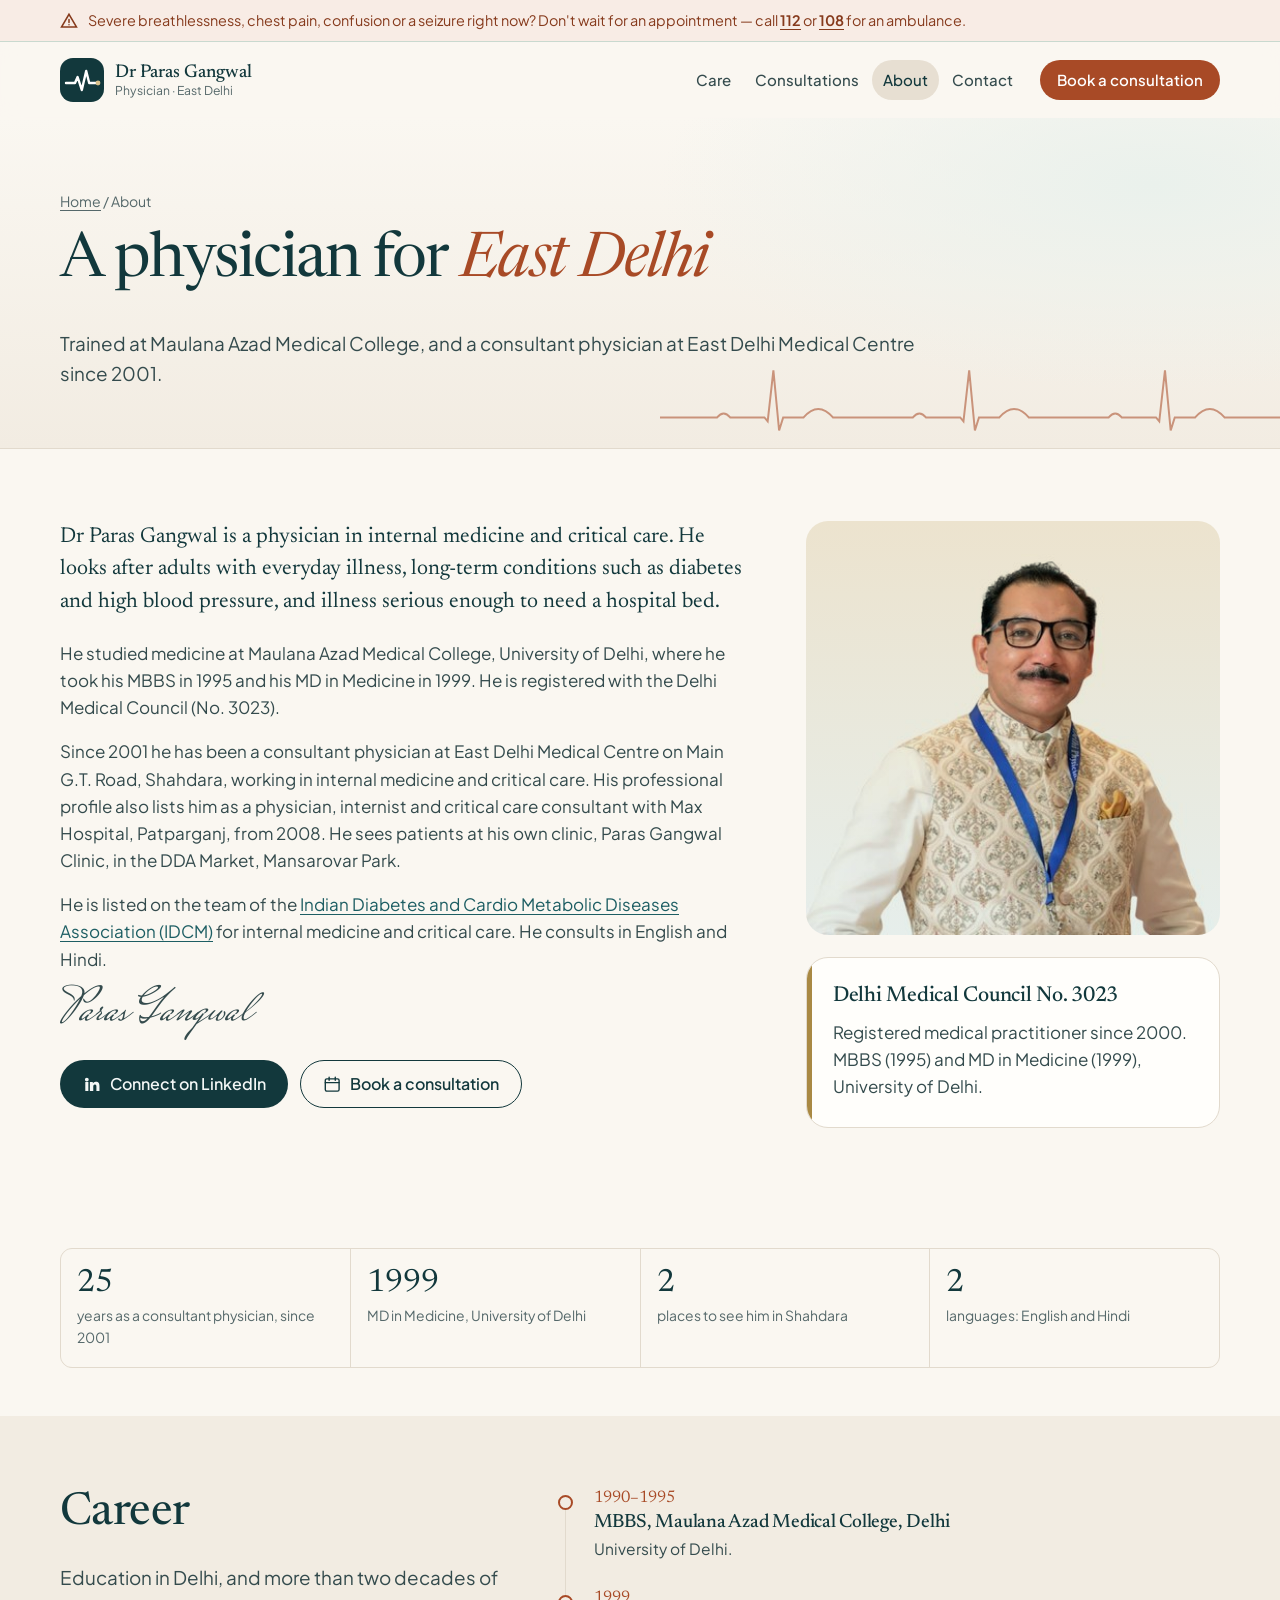
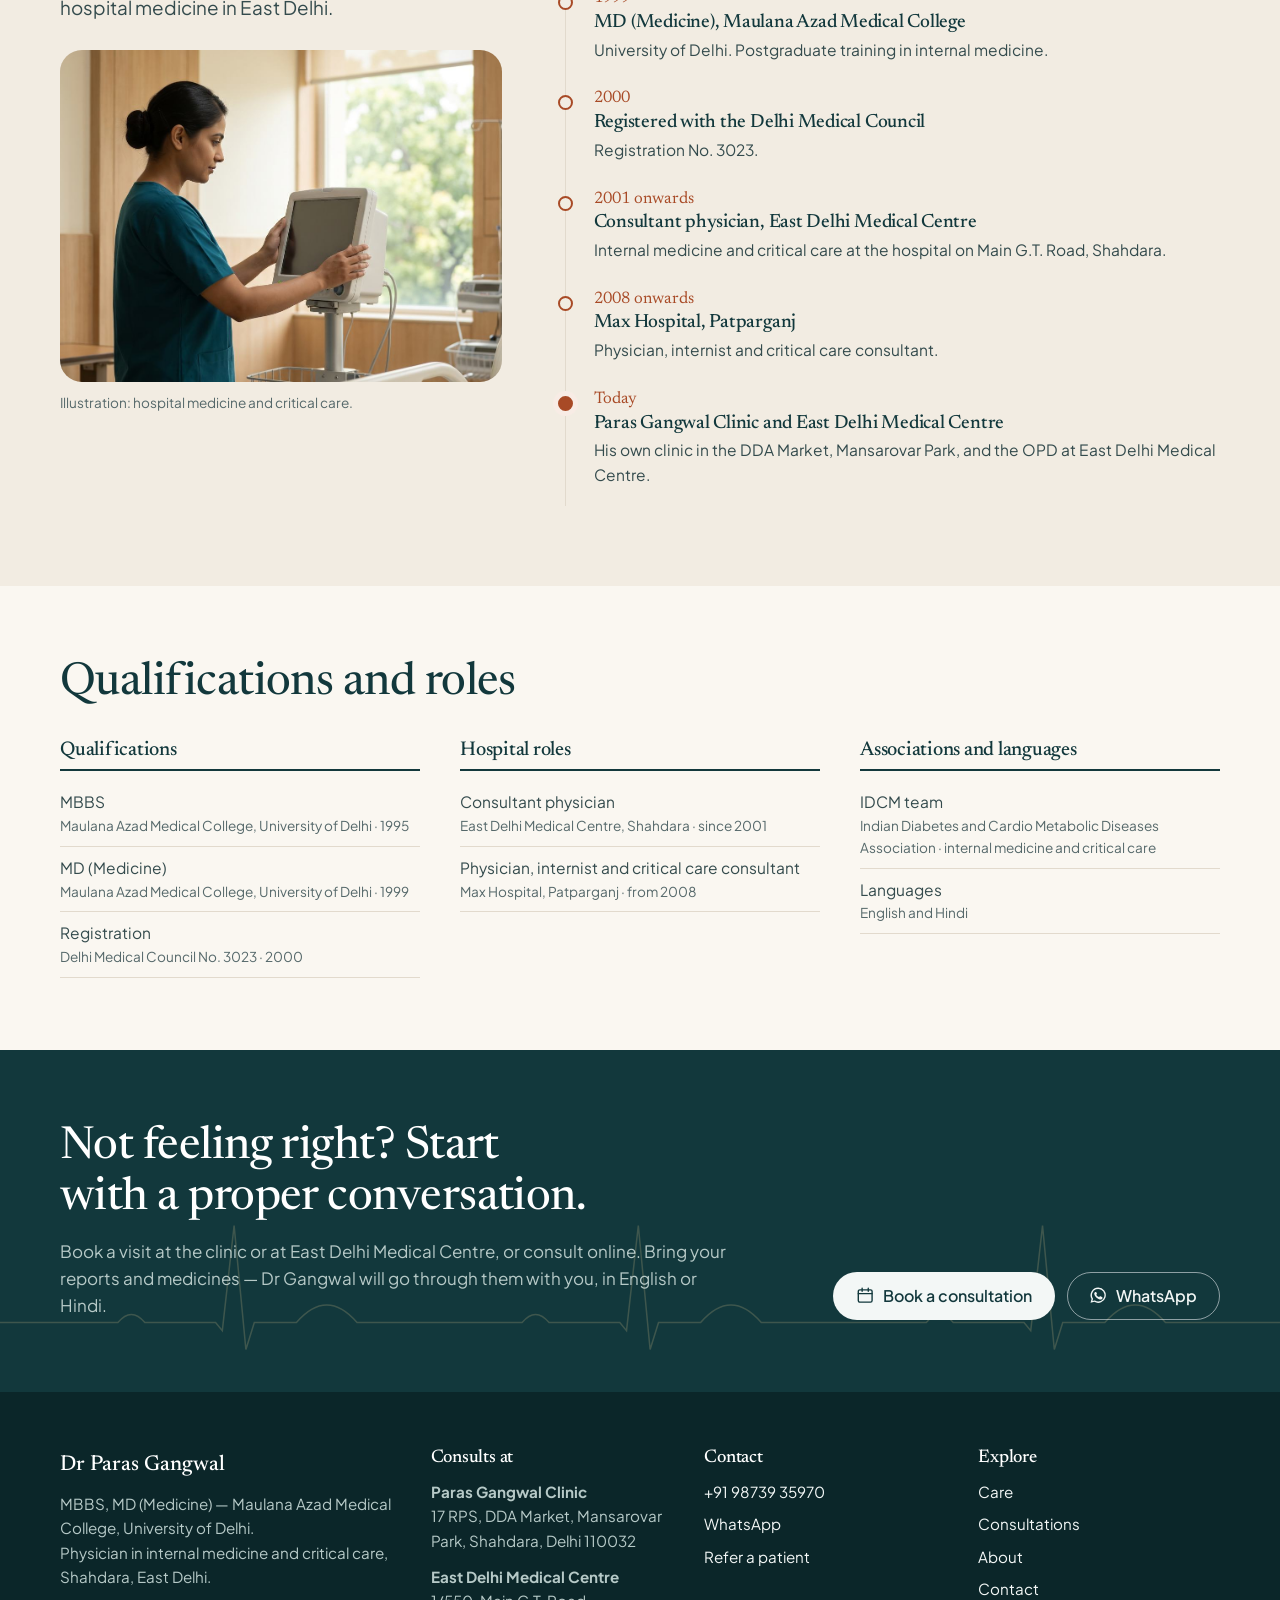
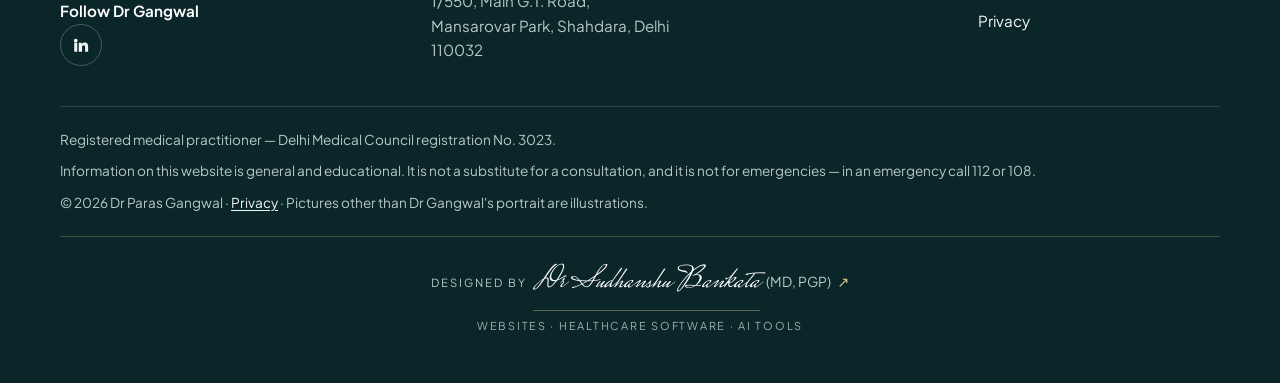
==== commit fc624b25: "Shorter header line on phones; kicker on the contact places section Co-Authored-By: Claude Opus 5.5 " ====
--- a/about/index.html
+++ b/about/index.html
@@ -6,6 +6,7 @@
 <title>About Dr Paras Gangwal · MD (Medicine)</title>
 <meta name="description" content="Dr Paras Gangwal: MBBS and MD (Medicine), Maulana Azad Medical College. Consultant physician at East Delhi Medical Centre since 2001.">
 <link rel="canonical" href="https://drbankata.github.io/paras-gangwal/about/">
+<meta name="robots" content="noindex, nofollow">
 <meta name="theme-color" content="#12383C">
 <meta property="og:type" content="website">
 <meta property="og:site_name" content="Dr Paras Gangwal · Physician">
@@ -33,7 +34,7 @@
 <aside class="sos" aria-label="Emergency"><div class="wrap"><svg viewBox="0 0 24 24" fill="none" stroke="currentColor" stroke-width="2" stroke-linecap="round" aria-hidden="true"><path d="M12 3 2 20h20L12 3Z"/><path d="M12 10v4M12 17h.01"/></svg><p><span class="long">Severe breathlessness, chest pain, confusion or a seizure right now? Don't wait for an appointment — call</span><span class="short">Very unwell right now? Call</span> <a href="tel:112">112</a> or <a href="tel:108">108</a><span class="long"> for an ambulance</span>.</p></div></aside>
 <header class="site-header">
   <div class="wrap head-in">
-    <a class="brand" href="../" aria-label="Dr Paras Gangwal — home"><svg class="brand-mark" viewBox="0 0 44 44" aria-hidden="true"><rect width="44" height="44" rx="13" fill="#12383C"/><path d="M6 25h9l2.6-6 4.2 13 4.4-19 3 12H38" fill="none" stroke="#fff" stroke-width="2.4" stroke-linecap="round" stroke-linejoin="round"/><circle cx="38" cy="25" r="2.4" fill="#D8C08A"/></svg><span class="brand-txt"><span class="brand-name">Dr Paras Gangwal</span><span class="brand-sub">Internal medicine &amp; critical care · East Delhi</span></span></a>
+    <a class="brand" href="../" aria-label="Dr Paras Gangwal — home"><svg class="brand-mark" viewBox="0 0 44 44" aria-hidden="true"><rect width="44" height="44" rx="13" fill="#12383C"/><path d="M6 25h9l2.6-6 4.2 13 4.4-19 3 12H38" fill="none" stroke="#fff" stroke-width="2.4" stroke-linecap="round" stroke-linejoin="round"/><circle cx="38" cy="25" r="2.4" fill="#D8C08A"/></svg><span class="brand-txt"><span class="brand-name">Dr Paras Gangwal</span><span class="brand-sub">Physician · East Delhi</span></span></a>
     <nav id="site-nav" aria-label="Main">
       <ul><li class="nav-home"><a href="../">Home</a></li><li><a href="../care/">Care</a></li><li><a href="../consultations/">Consultations</a></li><li><a href="../about/" aria-current="page">About</a></li><li><a href="../contact/">Contact</a></li></ul>
       <div class="nav-extra">
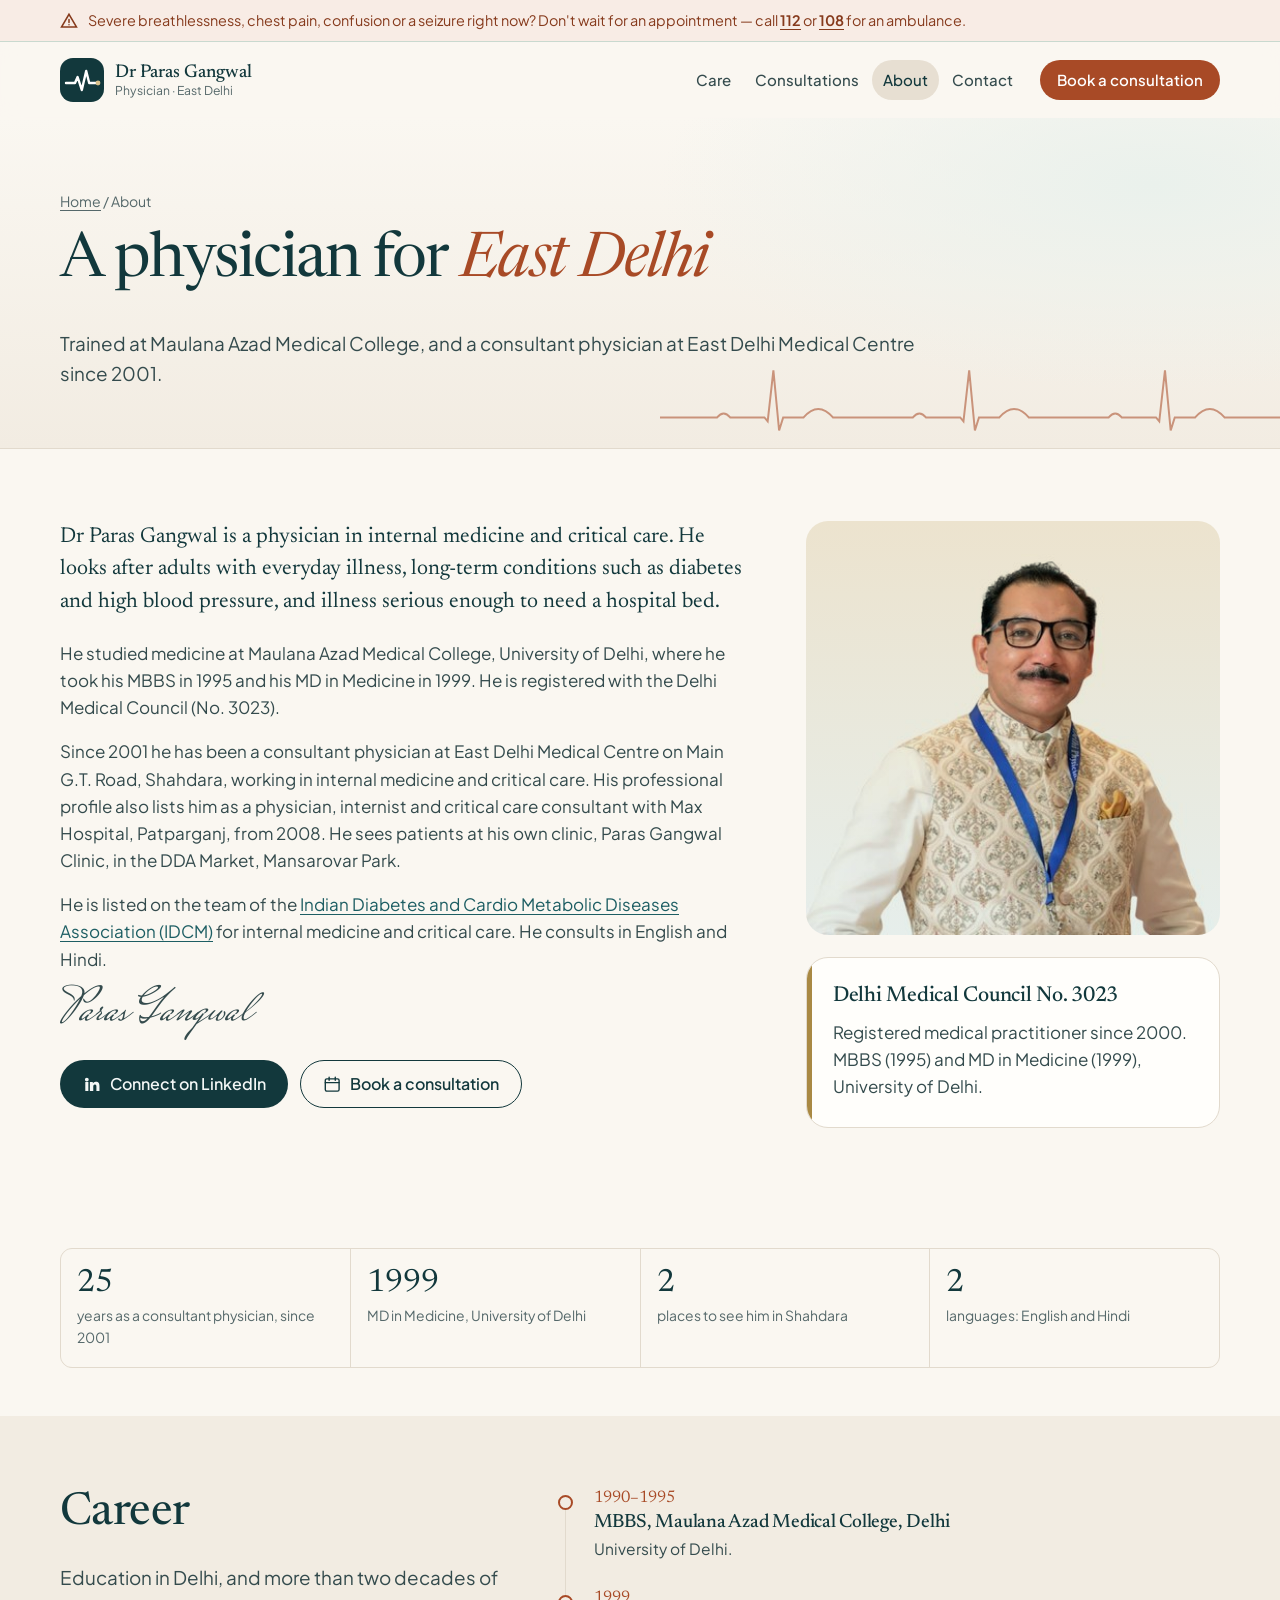
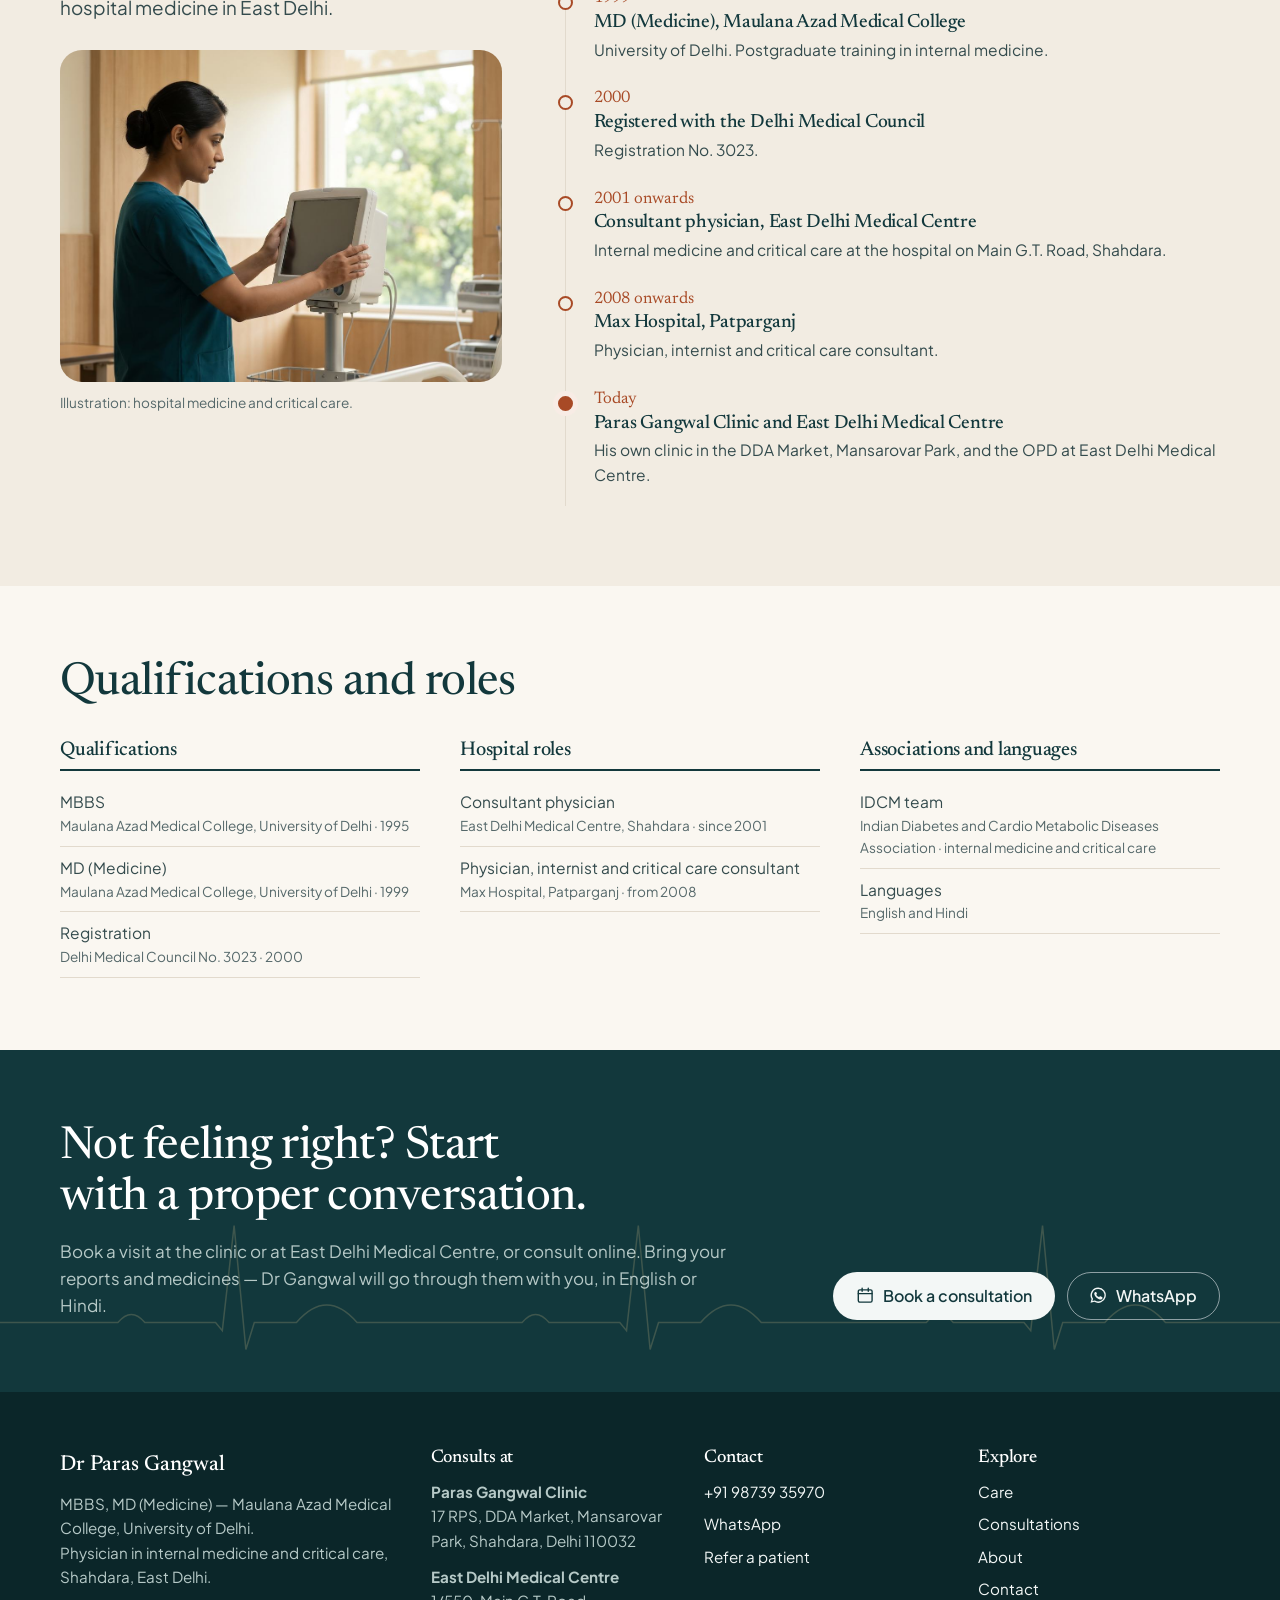
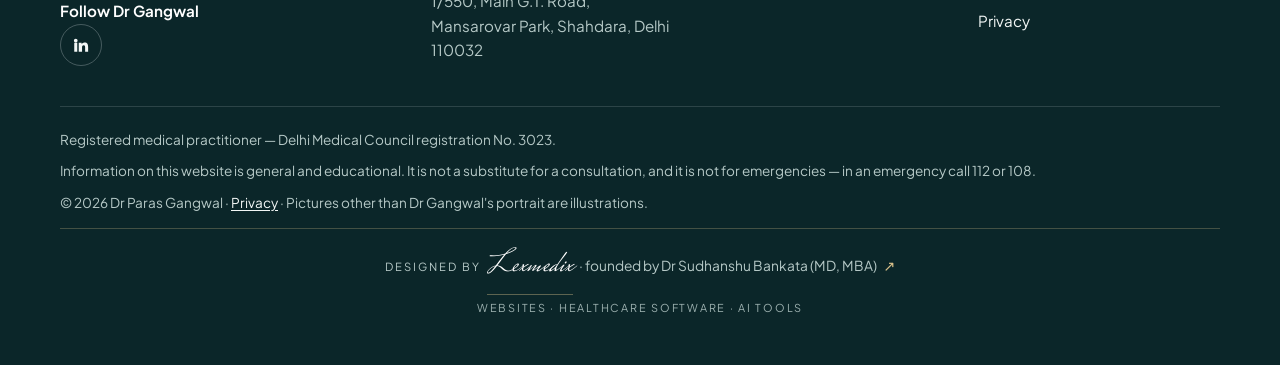
==== commit 397aac68: "Footer credit: Designed by Lexmedix, founded by Dr Sudhanshu Bankata (MD, MBA) Studio standard 11 as" ====
--- a/about/index.html
+++ b/about/index.html
@@ -23,7 +23,7 @@
 <link rel="apple-touch-icon" href="../assets/img/apple-touch-icon.png">
 <link rel="preload" href="../assets/fonts/newsreader.woff2" as="font" type="font/woff2" crossorigin>
 <link rel="preload" href="../assets/fonts/jakarta.woff2" as="font" type="font/woff2" crossorigin>
-<link rel="stylesheet" href="../assets/css/site.css?v=6c5b4703b1">
+<link rel="stylesheet" href="../assets/css/site.css?v=19ff1a23b8">
 <script type="application/ld+json">{"@context": "https://schema.org", "@type": "Physician", "@id": "https://drbankata.github.io/paras-gangwal/#doctor", "name": "Dr Paras Gangwal", "honorificPrefix": "Dr", "url": "https://drbankata.github.io/paras-gangwal/", "image": "https://drbankata.github.io/paras-gangwal/assets/img/paras-gangwal.jpg", "description": "Physician in internal medicine and critical care in East Delhi. MBBS and MD (Medicine), Maulana Azad Medical College, University of Delhi. Delhi Medical Council registration 3023.", "knowsAbout": ["Internal medicine", "Diabetes", "Critical care", "Fevers and infections", "Preventive health checks"], "knowsLanguage": ["en", "hi"], "alumniOf": {"@type": "CollegeOrUniversity", "name": "Maulana Azad Medical College, University of Delhi"}, "hospitalAffiliation": {"@type": "Hospital", "name": "East Delhi Medical Centre", "url": "https://edmc.in/", "address": {"@type": "PostalAddress", "streetAddress": "1/550, Main G.T. Road, Mansarovar Park", "addressLocality": "Shahdara, Delhi", "postalCode": "110032", "addressCountry": "IN"}}, "worksFor": {"@type": "MedicalClinic", "@id": "https://drbankata.github.io/paras-gangwal/#clinic", "name": "Paras Gangwal Clinic", "telephone": "+91-9873935970", "address": {"@type": "PostalAddress", "streetAddress": "17 RPS, DDA Market, Mansarovar Park", "addressLocality": "Shahdara, Delhi", "postalCode": "110032", "addressCountry": "IN"}, "geo": {"@type": "GeoCoordinates", "latitude": 28.6819197, "longitude": 77.2987898}}, "sameAs": ["https://www.linkedin.com/in/paras-gangwal-55a8ba71/", "https://www.practo.com/delhi/doctor/dr-paras-general-physician"]}</script>
 <script type="application/ld+json">{"@context": "https://schema.org", "@type": "WebSite", "name": "Dr Paras Gangwal", "url": "https://drbankata.github.io/paras-gangwal/", "inLanguage": "en-IN"}</script>
 <script type="application/ld+json">{"@context": "https://schema.org", "@type": "BreadcrumbList", "itemListElement": [{"@type": "ListItem", "position": 1, "name": "Home", "item": "https://drbankata.github.io/paras-gangwal/"}, {"@type": "ListItem", "position": 2, "name": "About", "item": "https://drbankata.github.io/paras-gangwal/about/"}]}</script>
@@ -153,7 +153,7 @@
       <p>Information on this website is general and educational. It is not a substitute for a consultation, and it is not for emergencies — in an emergency call 112 or 108.</p>
       <p>© <span data-year>2026</span> Dr Paras Gangwal · <a href="../privacy/">Privacy</a> · Pictures other than Dr Gangwal's portrait are illustrations.</p>
     </div>
-    <div class="made-by"><a class="mb" href="https://lexmedix.in/services/" target="_blank" rel="noopener"><span class="mb-main"><span class="mb-pre">Designed by</span> <span class="mb-name">Dr Sudhanshu Bankata</span> <span class="mb-cred">(MD, PGP)</span><span class="mb-arrow" aria-hidden="true">&#8599;</span></span><span class="mb-sr">, </span><span class="mb-sub">Websites &middot; Healthcare software &middot; AI tools</span><span class="mb-sr"> (opens in a new tab)</span></a></div>
+    <div class="made-by"><a class="mb" href="https://lexmedix.in/services/" target="_blank" rel="noopener"><span class="mb-main"><span class="mb-pre">Designed by</span> <span class="mb-name">Lexmedix</span> <span class="mb-cred"><span class="mb-dot" aria-hidden="true">&middot; </span><span class="mb-sr">, </span>founded by Dr Sudhanshu Bankata (MD, MBA)</span><span class="mb-arrow" aria-hidden="true">&#8599;</span></span><span class="mb-sr">, </span><span class="mb-sub">Websites &middot; Healthcare software &middot; AI tools</span><span class="mb-sr"> (opens in a new tab)</span></a></div>
   </div>
 </footer>
 <nav class="mbar" aria-label="Quick actions">
@@ -182,6 +182,6 @@
     <p class="small muted" style="margin:14px 0 0">Nothing is stored on this website. Your message goes only where you send it.</p>
   </div>
 </dialog>
-<script src="../assets/js/site.js?v=6c5b4703b1" defer></script>
+<script src="../assets/js/site.js?v=19ff1a23b8" defer></script>
 </body>
 </html>
--- a/assets/css/site.css
+++ b/assets/css/site.css
@@ -707,8 +707,8 @@
 .xitem h3 .cico svg { width: 18px; height: 18px; }
 
 /* ---------- Designer credit ("Designed by", footer) — studio standard 11 ---------- */
-.made-by { margin-top: 22px; padding-top: 20px; border-top: 1px solid var(--mb-line); display: flex; justify-content: center; text-align: center; min-width: 0; }
-.made-by .mb { display: inline-flex; flex-direction: column; align-items: center; gap: 6px; min-height: 44px; justify-content: center; max-width: 100%; color: var(--mb-text); text-decoration: none; overflow-wrap: anywhere; position: relative; }
+.made-by { margin-top: 14px; padding-top: 12px; border-top: 1px solid var(--mb-line); display: flex; justify-content: center; text-align: center; min-width: 0; }
+.made-by .mb { display: inline-flex; flex-direction: column; align-items: center; gap: 4px; min-height: 44px; justify-content: center; max-width: 100%; color: var(--mb-text); text-decoration: none; overflow-wrap: anywhere; position: relative; }
 .made-by .mb:hover { text-decoration: none; color: var(--mb-text); }
 .made-by .mb-main { display: inline-flex; flex-wrap: wrap; align-items: baseline; justify-content: center; gap: 0 .4em; min-width: 0; }
 .made-by .mb-pre { font-family: var(--mb-pre-font); font-style: var(--mb-pre-style, normal); font-size: var(--mb-pre-size, 1.1rem); color: var(--mb-muted); letter-spacing: var(--mb-pre-ls, 0); text-transform: var(--mb-pre-tt, none); }
@@ -721,6 +721,7 @@
 .made-by .mb:hover .mb-arrow, .made-by .mb:focus-visible .mb-arrow { transform: translate(3px, -3px); }
 .made-by .mb:focus-visible { outline: 2px solid var(--mb-accent); outline-offset: 4px; border-radius: 4px; }
 @media (prefers-reduced-motion: reduce) { .made-by .mb-name, .made-by .mb-arrow { transition: none; } }
+@media (max-width: 480px) { .made-by .mb-dot { display: none; } }
 /* skin: set from this site's tokens (standard 11) */
 .made-by { --mb-line: rgba(216,192,138,.28); --mb-text: var(--on-dark); --mb-muted: var(--on-dark-soft); --mb-accent: #D8C08A; --mb-rest: rgba(216,192,138,.4); --mb-pre-font: var(--sans); --mb-pre-size: .7rem; --mb-pre-ls: .18em; --mb-pre-tt: uppercase; --mb-name-font: var(--sig); --mb-name-weight: 400; --mb-name-size: 2rem; --mb-name-color: #fff; --mb-sub-font: var(--sans); --mb-cred-font: var(--sans); }
 
